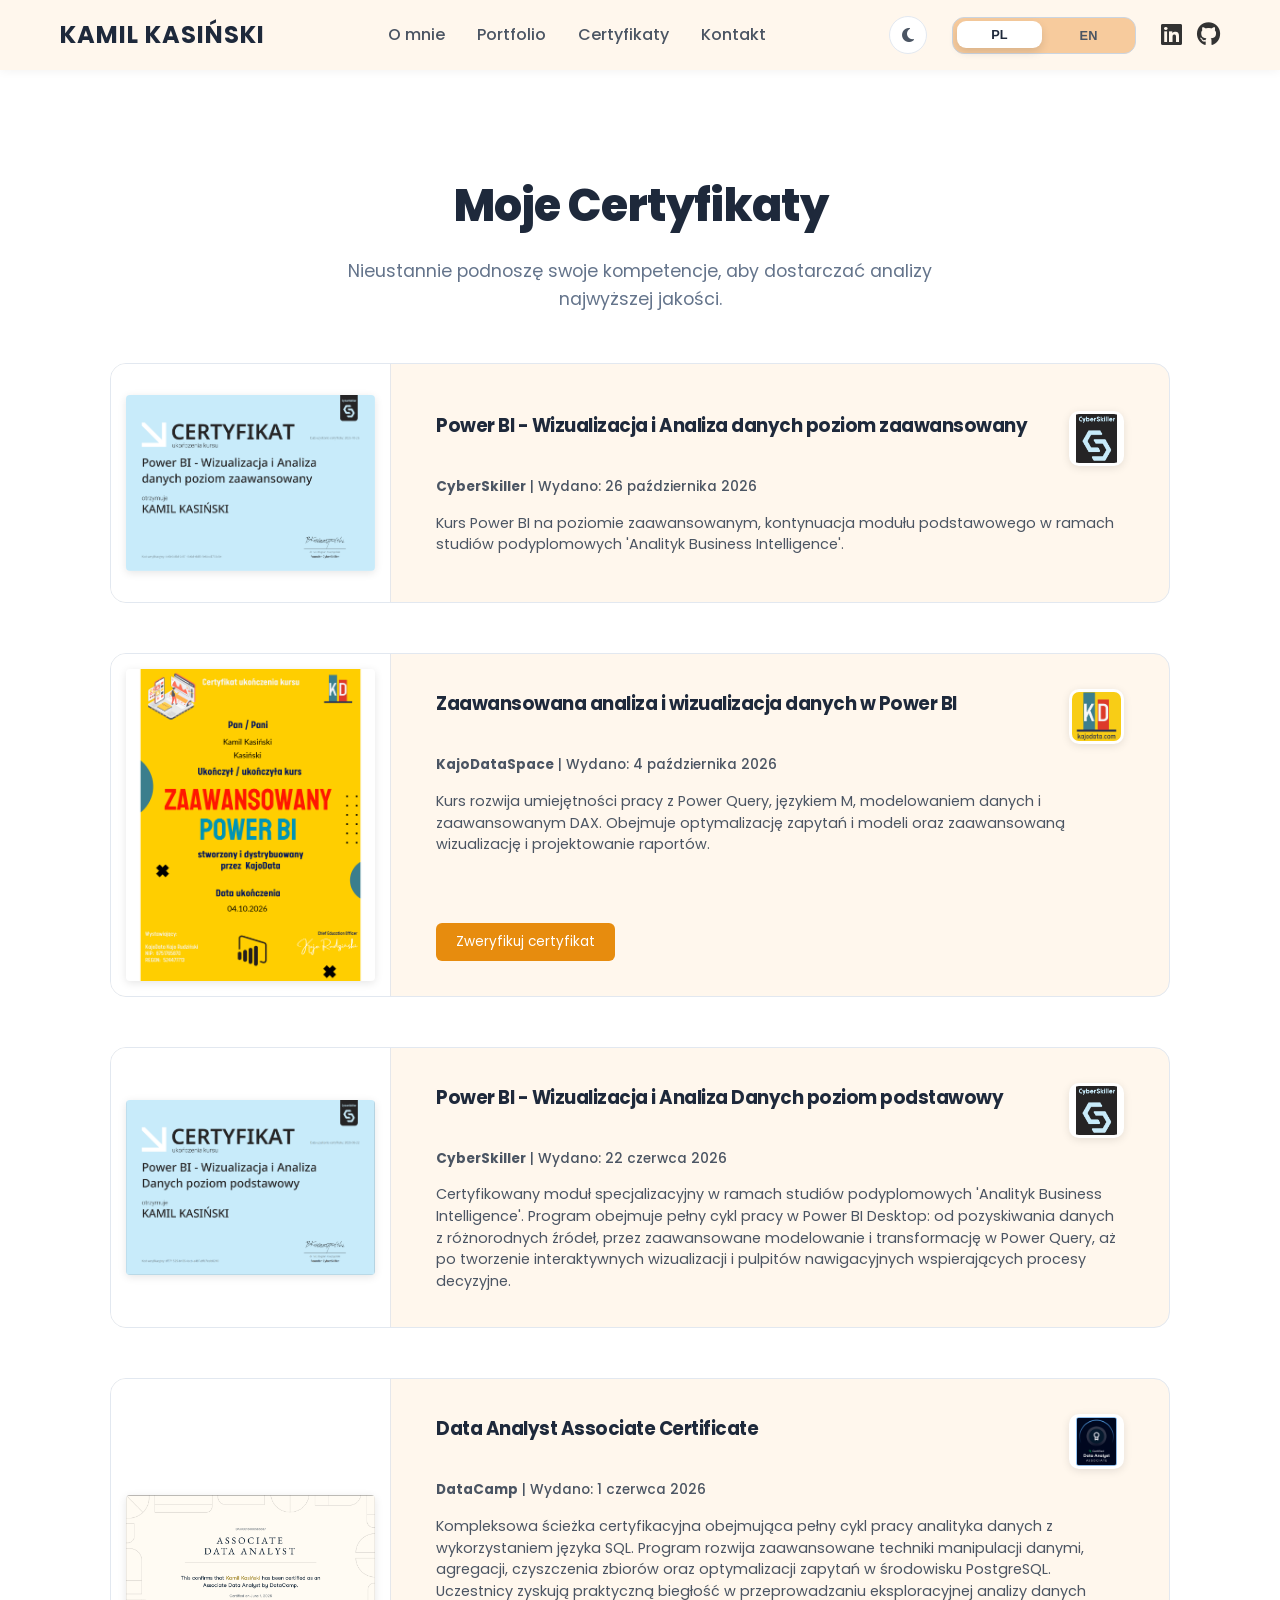
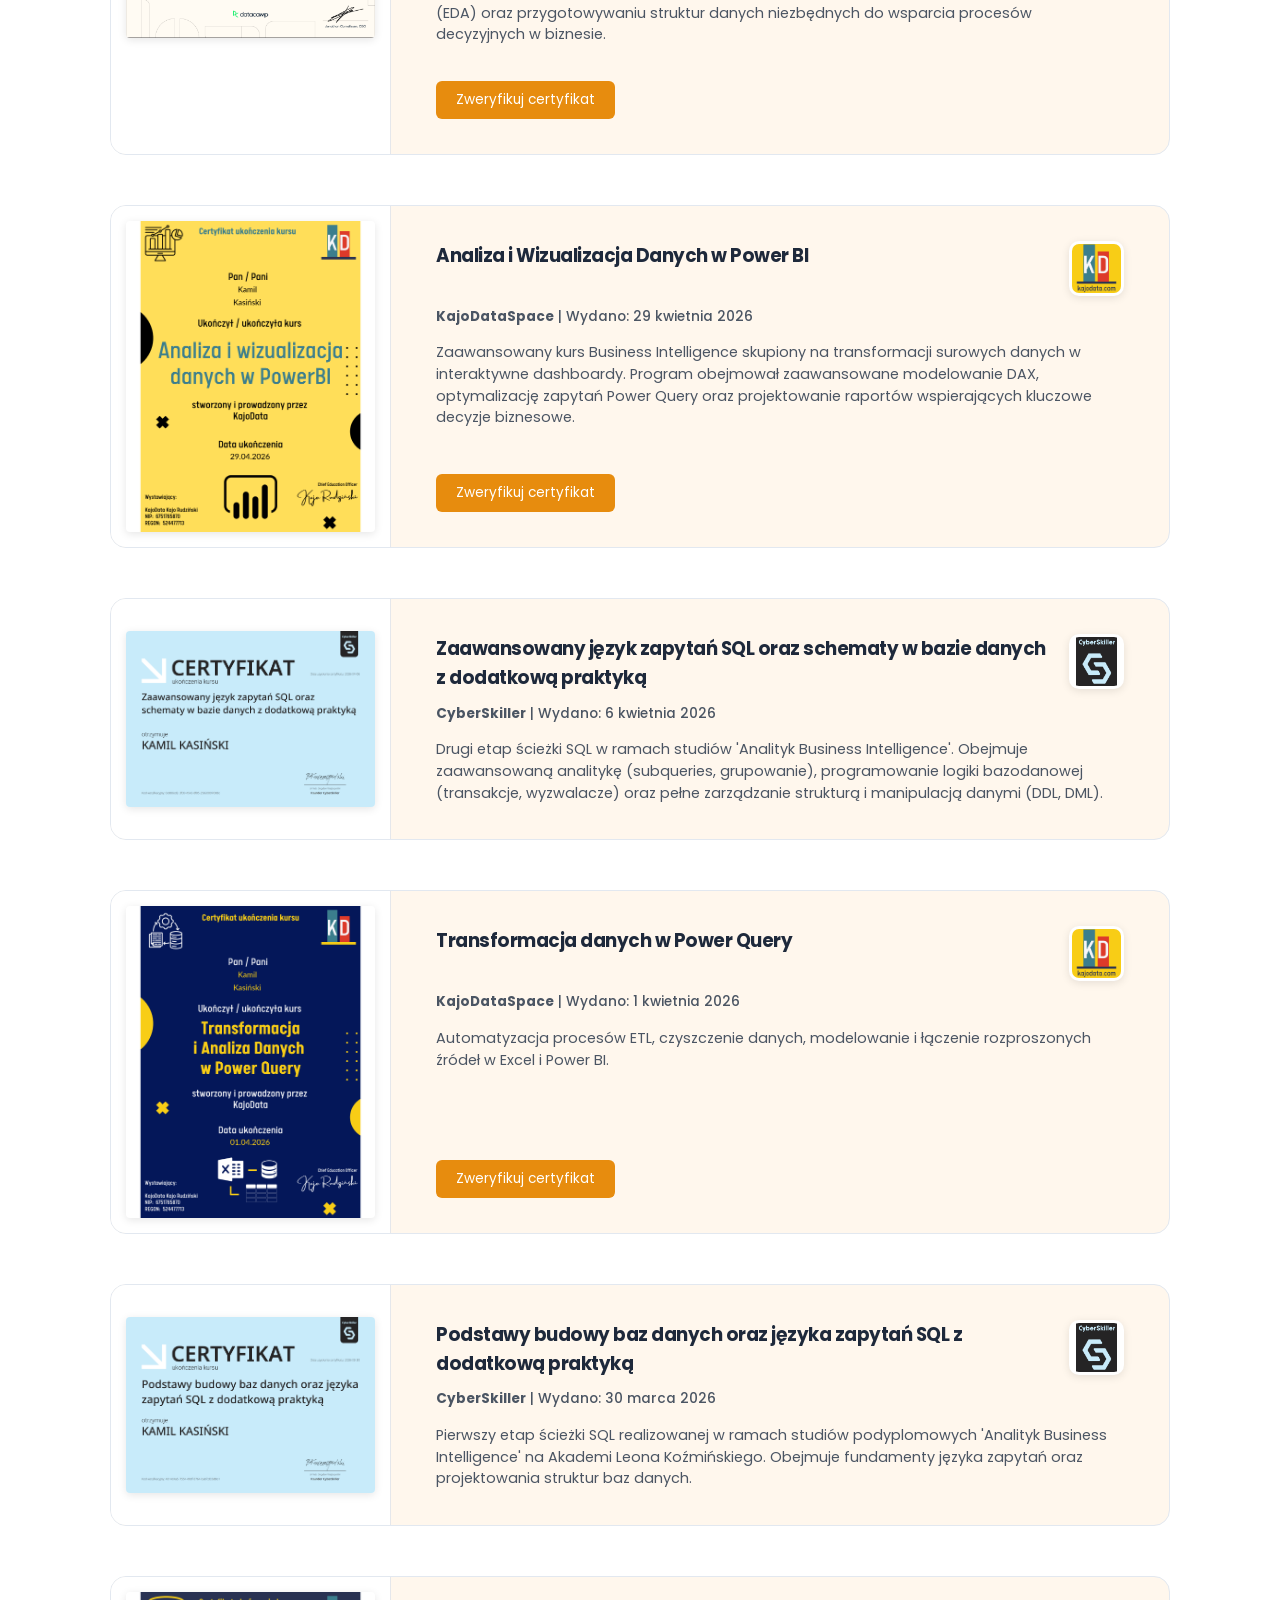
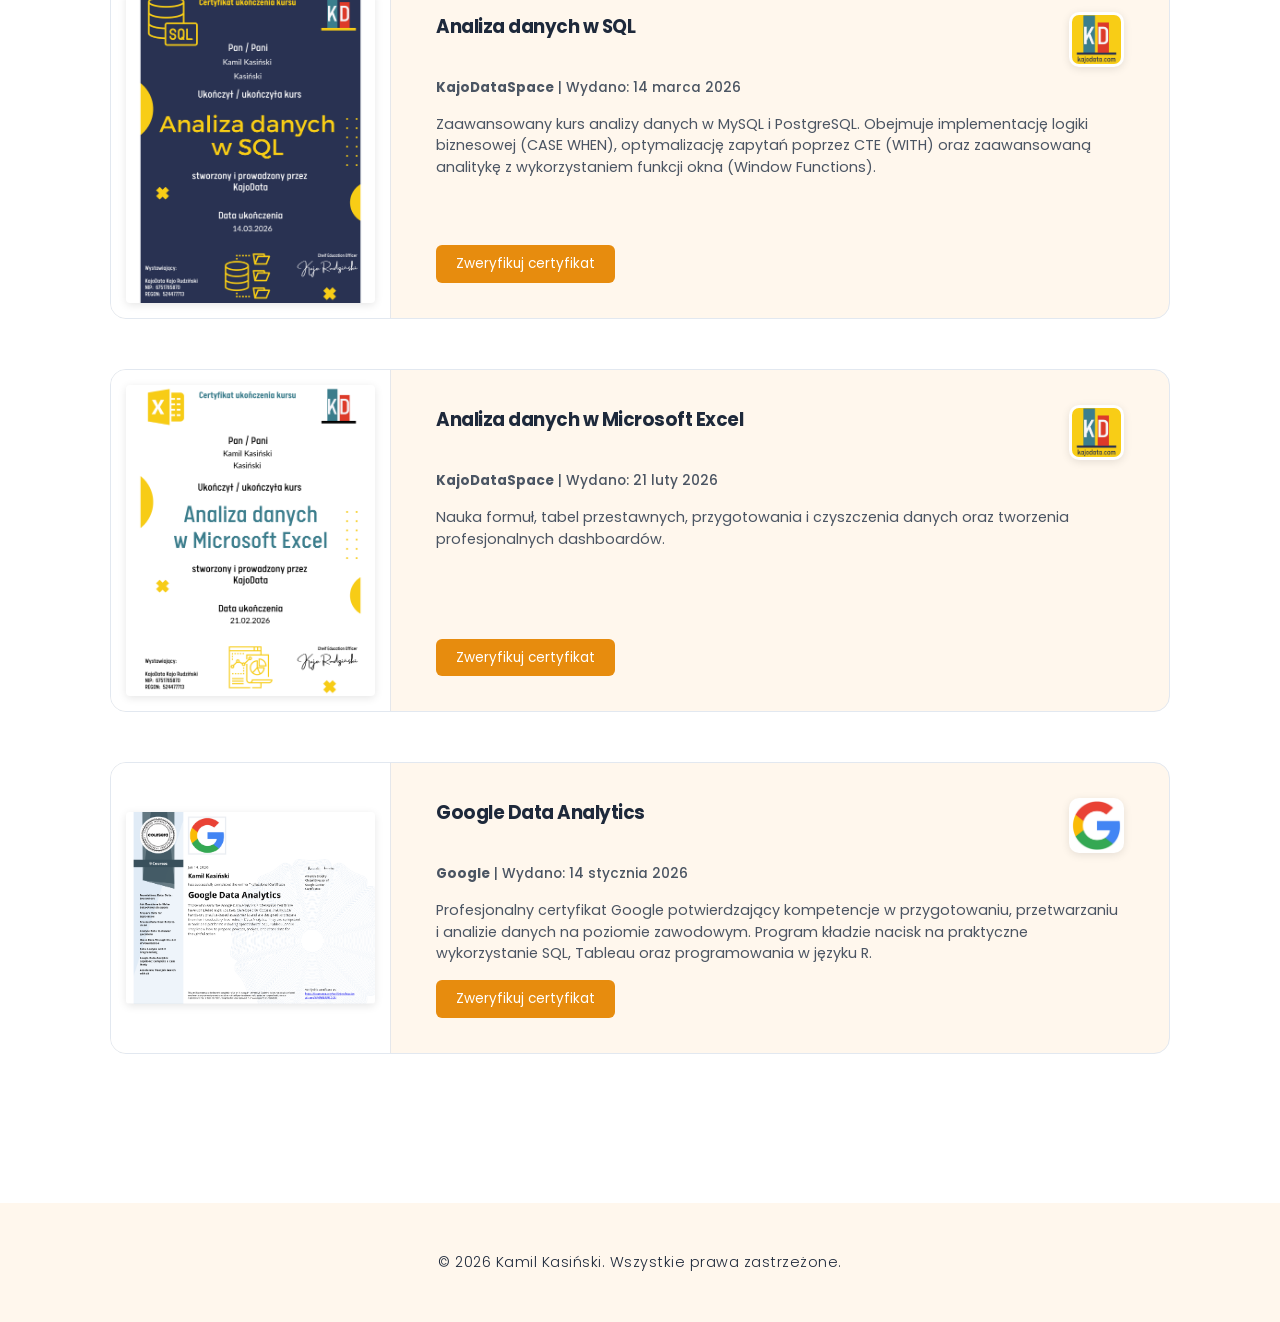
==== certyfikaty.html @ f0dbca10 "Add CyberSkiller Power BI advanced certificate Co-Authored-By: Claude Opus 5.5 <noreply@anthropic.co" ====
<!DOCTYPE html>
<html lang="pl">
<head>
    <meta charset="UTF-8">
    <script>
        (function () {
            var t = localStorage.getItem('preferredTheme');
            if (!t) { t = window.matchMedia('(prefers-color-scheme: dark)').matches ? 'dark' : 'light'; }
            if (t === 'dark') { document.documentElement.setAttribute('data-theme', 'dark'); }
        })();
    </script>
    <meta name="viewport" content="width=device-width, initial-scale=1.0">
    <title>Kamil Kasiński | Certyfikaty</title>
    <meta name="description" content="Certyfikaty zawodowe Kamila Kasińskiego w zakresie analizy danych: Google Data Analytics, SQL, Power BI, Power Query.">
    <meta property="og:type" content="website">
    <meta property="og:title" content="Kamil Kasiński | Certyfikaty">
    <meta property="og:description" content="Certyfikaty zawodowe Kamila Kasińskiego w zakresie analizy danych: Google Data Analytics, SQL, Power BI, Power Query.">
    <meta property="og:url" content="https://kamilkasinski.com/certyfikaty.html">
    <meta property="og:image" content="https://kamilkasinski.com/img/GDA_CERT.png">
    <link rel="stylesheet" href="style/style.css">
    <link rel="stylesheet" href="https://cdnjs.cloudflare.com/ajax/libs/font-awesome/6.5.1/css/all.min.css">
<link rel="preconnect" href="https://fonts.googleapis.com">
<link rel="preconnect" href="https://fonts.gstatic.com" crossorigin>
<link href="https://fonts.googleapis.com/css2?family=Poppins:wght@300;400;600;700&display=swap" rel="stylesheet">
</head>
<body>

     <nav>
    <div class="container-nav">
        <div class="logo">Kamil Kasiński</div>
        
        <ul>
            <li><a href="index.html#about" data-pl="O mnie" data-en="About me">O mnie</a></li>
            <li><a href="index.html#projects" data-pl="Portfolio" data-en="Portfolio">Portfolio</a></li>
            <li><a href="certyfikaty.html" data-pl="Certyfikaty" data-en="Certificates">Certyfikaty</a></li>
            <li><a href="index.html#contact" data-pl="Kontakt" data-en="Contact">Kontakt</a></li>
        </ul>

        <div class="nav-right">
<button id="theme-toggle" class="theme-toggle" type="button" aria-label="Przełącz jasny/ciemny motyw" aria-pressed="false">
    <i class="fa-solid fa-moon" aria-hidden="true"></i>
</button>
<div class="lang-switch">
    <button id="lang-pl" onclick="setLanguage('pl')" class="active">PL</button>
    <button id="lang-en" onclick="setLanguage('en')">EN</button>
</div>
    
    <div class="nav-socials">
        <a href="https://www.linkedin.com/in/kamil-kasinski-8a7204185" target="_blank" rel="noopener noreferrer" aria-label="LinkedIn"><i class="fa-brands fa-linkedin" aria-hidden="true"></i></a>
        <a href="https://github.com/kamkas93/" target="_blank" rel="noopener noreferrer" aria-label="GitHub"><i class="fa-brands fa-github" aria-hidden="true"></i></a>
    </div>
</div>
    </div>
</nav>

    <section class="certificates-section">
        <div class="container">
            <h1 data-pl="Moje Certyfikaty" data-en="My Certificates">Moje Certyfikaty</h1>
            <p class="section-desc" data-pl="Nieustannie podnoszę swoje kompetencje, aby dostarczać analizy najwyższej jakości." data-en="I am constantly improving my skills to provide the highest quality analysis.">
                Nieustannie podnoszę swoje kompetencje, aby dostarczać analizy najwyższej jakości.
            </p>

            <div class="certificates-list">
                <article class="cert-card">
                    <div class="cert-image">
                        <img src="img/cert_PowerBI_CyberSkiller_PL.png"
                             data-pl-src="img/cert_PowerBI_CyberSkiller_PL.png"
                             data-en-src="img/cert_PowerBI_CyberSkiller_EN.png"
                             alt="Certyfikat CyberSkiller: Power BI - Wizualizacja i Analiza danych poziom zaawansowany"
                             data-pl-alt="Certyfikat CyberSkiller: Power BI - Wizualizacja i Analiza danych poziom zaawansowany"
                             data-en-alt="CyberSkiller certificate: Power BI - Advanced Data Visualization and Analysis">
                    </div>
                    <div class="cert-content">
                        <div class="cert-header">
                            <h2 data-pl="Power BI - Wizualizacja i Analiza danych poziom zaawansowany" data-en="Power BI - Advanced Data Visualization and Analysis">Power BI - Wizualizacja i Analiza danych poziom zaawansowany</h2>
                            <img src="img/CyberSkiller_Logo.png" alt="Logo CyberSkiller" class="cert-vendor-logo">
                        </div>
                        <p class="cert-meta"><strong>CyberSkiller</strong> | <span data-pl="Wydano: 26 października 2026" data-en="Issued: October 26, 2026">Wydano: 26 października 2026</span></p>
                        <p class="cert-text" data-pl="Kurs Power BI na poziomie zaawansowanym, kontynuacja modułu podstawowego w ramach studiów podyplomowych 'Analityk Business Intelligence'."
                           data-en="An advanced-level Power BI course, continuing the entry-level module within the 'Business Intelligence Analyst' postgraduate program.">
                            Kurs Power BI na poziomie zaawansowanym, kontynuacja modułu podstawowego w ramach studiów podyplomowych 'Analityk Business Intelligence'.
                        </p>
                    </div>
                </article>

                <article class="cert-card">
                    <div class="cert-image">
                        <img src="img/cert_PowerBI_Advanced_PL.png"
                             data-pl-src="img/cert_PowerBI_Advanced_PL.png"
                             data-en-src="img/cert_PowerBI_Advanced_EN.png"
                             alt="Zaawansowana analiza i wizualizacja danych w Power BI">
                    </div>
                    <div class="cert-content">
                        <div class="cert-header">
                            <h2 data-pl="Zaawansowana analiza i wizualizacja danych w Power BI" data-en="Advanced Data Analysis and Visualization in Power BI">Zaawansowana analiza i wizualizacja danych w Power BI</h2>
                            <img src="img/logoKDS.png" alt="Logo KajoDataSpace" class="cert-vendor-logo">
                        </div>
                        <p class="cert-meta"><strong>KajoDataSpace</strong> | <span data-pl="Wydano: 4 października 2026" data-en="Issued: October 4, 2026">Wydano: 4 października 2026</span></p>
                        <p class="cert-text" data-pl="Kurs rozwija umiejętności pracy z Power Query, językiem M, modelowaniem danych i zaawansowanym DAX. Obejmuje optymalizację zapytań i modeli oraz zaawansowaną wizualizację i projektowanie raportów."
                           data-en="The course develops skills in Power Query, the M language, data modeling, and advanced DAX. It covers query and model optimization as well as advanced visualization and report design.">
                            Kurs rozwija umiejętności pracy z Power Query, językiem M, modelowaniem danych i zaawansowanym DAX. Obejmuje optymalizację zapytań i modeli oraz zaawansowaną wizualizację i projektowanie raportów.
                        </p>
                        <div class="project-buttons">
                            <a href="https://certificate.certesto.com/bcdf4820-472b-44f7-98b6-1bb4848f86b0"
                               data-pl-href="https://certificate.certesto.com/bcdf4820-472b-44f7-98b6-1bb4848f86b0"
                               data-en-href="https://certificate.certesto.com/6291a1fc-48b9-4ae7-83e9-e06ec31a8dba"
                               target="_blank" rel="noopener noreferrer" class="btn btn-report" data-pl="Zweryfikuj certyfikat" data-en="Verify certificate">Zweryfikuj certyfikat</a>
                        </div>
                    </div>
                </article>

     <article class="cert-card">
                    <div class="cert-image">
                        <img src="img/CertCyberSkillerPowerBi1.png" alt="Power BI - Wizualizacja i Analiza Danych poziom podstawowy">
                    </div>
                    <div class="cert-content">
<div class="cert-header">
    <h2 data-pl="Power BI - Wizualizacja i Analiza Danych poziom podstawowy" data-en="Power BI - Data Visualization and Analysis entry level"></h2>
    <img src="img/CyberSkiller_Logo.png" alt="Logo CyberSkiller" class="cert-vendor-logo">
</div>
<p class="cert-meta"><strong>CyberSkiller</strong> | <span data-pl="Wydano: 22 czerwca 2026" data-en="Issued: June 22, 2026">Wydano: 22 czerwca 2026</span></p>
<p class="cert-text" 
   data-pl="Certyfikowany moduł specjalizacyjny w ramach studiów podyplomowych 'Analityk Business Intelligence'. Program obejmuje pełny cykl pracy w Power BI Desktop: od pozyskiwania danych z różnorodnych źródeł, przez zaawansowane modelowanie i transformację w Power Query, aż po tworzenie interaktywnych wizualizacji i pulpitów nawigacyjnych wspierających procesy decyzyjne." 
   data-en="Certified specialization module within the 'Business Intelligence Analyst' postgraduate program. The program covers the full workflow in Power BI Desktop: from data acquisition from diverse sources, through advanced modeling and transformation in Power Query, to creating interactive visualizations and dashboards that support decision-making processes.">
   Ukończenie modułu Business Intelligence z wykorzystaniem narzędzia Power BI, potwierdzające biegłość w projektowaniu modeli danych, transformacji zbiorów oraz budowie profesjonalnych raportów analitycznych.
</p>
                    </div>
                </article>

<article class="cert-card">
    <div class="cert-image">
        <img src="img/DAcert.png" alt="DataCamp Data Analyst with SQL">
    </div>
    <div class="cert-content">
        <div class="cert-header">
            <h2 data-pl="Data Analyst Associate Certificate" data-en="Data Analyst Associate Certificate">
                Data Analyst Associate certificate
            </h2>
            <img src="img/DA Associate - badge with outline.png" alt="DataCamp" class="cert-vendor-logo" style="filter: grayscale(0);">
        </div>
        
        <p class="cert-meta">
            <strong>DataCamp</strong> | 
            <span data-pl="Wydano: 1 czerwca 2026" data-en="Issued: June 1, 2026">Wydano: 1 czerwca 2026</span>
        </p>

<p class="cert-text" 
   data-pl="Kompleksowa ścieżka certyfikacyjna obejmująca pełny cykl pracy analityka danych z wykorzystaniem języka SQL. Program rozwija zaawansowane techniki manipulacji danymi, agregacji, czyszczenia zbiorów oraz optymalizacji zapytań w środowisku PostgreSQL. Uczestnicy zyskują praktyczną biegłość w przeprowadzaniu eksploracyjnej analizy danych (EDA) oraz przygotowywaniu struktur danych niezbędnych do wsparcia procesów decyzyjnych w biznesie." 
   data-en="A comprehensive certification track covering the full data analyst workflow using SQL. The program develops advanced skills in data manipulation, aggregation, cleaning, and query optimization within PostgreSQL. Participants gain practical proficiency in conducting Exploratory Data Analysis (EDA) and preparing data structures essential for supporting business decision-making processes.">
   
</p>

        <div class="project-buttons" style="margin-top: 20px;">
            <a href="https://www.datacamp.com/certificate/DAA0016400583687"
               target="_blank" rel="noopener noreferrer" 
               class="btn btn-report" 
               data-pl="Zweryfikuj certyfikat" 
               data-en="Verify certificate">
               Sprawdź poświadczenie
            </a>
        </div>
    </div>
</article>

<article class="cert-card">
    <div class="cert-image">
        <img src="img/cert_KDS_POWERBI.png" alt="KDS Power BI Professional">
    </div>
    <div class="cert-content">
        <div class="cert-header">
            <h2 data-pl="Analiza i Wizualizacja Danych w Power BI" data-en="Data Analysis and Visualization in Power BI">Analiza i Wizualizacja Danych w Power BI</h2>
            <img src="img/logoKDS.png" alt="Logo KajoDataSpace" class="cert-vendor-logo">
        </div>
        <p class="cert-meta"><strong>KajoDataSpace</strong> | <span data-pl="Wydano: 29 kwietnia 2026" data-en="Issued: April 29, 2026">Wydano: 29 kwietnia 2026</span></p>
        <p class="cert-text" data-pl="Zaawansowany kurs Business Intelligence skupiony na transformacji surowych danych w interaktywne dashboardy. Program obejmował zaawansowane modelowanie DAX, optymalizację zapytań Power Query oraz projektowanie raportów wspierających kluczowe decyzje biznesowe." 
           data-en="An advanced Business Intelligence course focused on transforming raw data into interactive dashboards. The program covered advanced DAX modeling, Power Query optimization, and designing reports that drive strategic business decisions.">
            Kompleksowe szkolenie z zakresu analityki danych, automatyzacji procesów raportowych oraz wdrażania rozwiązań klasy Enterprise w środowisku Microsoft Power Platform.
        </p>
        <div class="project-buttons">
            <a href="https://certificate.certesto.com/54db4512-9aa2-4213-abdf-280c8bf0de5a" target="_blank" rel="noopener noreferrer" class="btn btn-report" data-pl="Zweryfikuj certyfikat" data-en="Verify certificate">Zweryfikuj certyfikat</a>
        </div>
    </div>
</article>

                 <article class="cert-card">
                    <div class="cert-image">
                        <img src="img/Certyfikat_CyberSkiller_SQL2.png" alt="Cyber Skiller Certyfikat Zaawansowany SQL">
                    </div>
                    <div class="cert-content">
                        <div class="cert-header">
                            <h2 data-pl="Zaawansowany język zapytań SQL oraz schematy w bazie danych z dodatkową praktyką" data-en="Advanced SQL query language and database schemas with additional practice"></h2>
                            <img src="img/CyberSkiller_Logo.png" alt="Logo CyberSkiller" class="cert-vendor-logo">
                        </div>
                        <p class="cert-meta"><strong>CyberSkiller</strong> | <span data-pl="Wydano: 6 kwietnia 2026" data-en="Issued: April 6, 2026">Wydano: 6 kwietnia 2026</span></p>
                        <p class="cert-text" data-pl="Drugi etap ścieżki SQL w ramach studiów 'Analityk Business Intelligence'. Obejmuje zaawansowaną analitykę (subqueries, grupowanie), programowanie logiki bazodanowej (transakcje, wyzwalacze) oraz pełne zarządzanie strukturą i manipulacją danymi (DDL, DML)." data-en="The second stage of the SQL path within the 'Business Intelligence Analyst' postgraduate program. It covers advanced analytics (subqueries, grouping), database logic programming (transactions, triggers), and full mastery of data manipulation and structural management (DML, DDL).">
                            
                        </p>
                        <!-- <div class="project-buttons">
                            <a href="https://certificate.certesto.com/ceef2d1d-de61-41ce-881b-d01cddff5f4f" target="_blank" rel="noopener noreferrer" class="btn btn-report" data-pl="Zweryfikuj certyfikat" data-en="Verify certificate">Zweryfikuj certyfikat</a>
                        </div> -->
                    </div>
                </article>

                <article class="cert-card">
                    <div class="cert-image">
                        <img src="img/cert_KDS_PowerQuery.png" alt="KDS Power Query">
                    </div>
                    <div class="cert-content">
                        <div class="cert-header">
                            <h2 data-pl="Transformacja danych w Power Query" data-en="Data Transformation in Power Query">Transformacja danych w Power Query</h2>
                            <img src="img/logoKDS.png" alt="Logo KajoDataSpace" class="cert-vendor-logo">
                        </div>
                        <p class="cert-meta"><strong>KajoDataSpace</strong> | <span data-pl="Wydano: 1 kwietnia 2026" data-en="Issued: April 1, 2026">Wydano: 1 kwietnia 2026</span></p>
                        <p class="cert-text" data-pl="Automatyzacja procesów ETL, czyszczenie danych, modelowanie i łączenie rozproszonych źródeł w Excel i Power BI." 
                           data-en="ETL process automation, data cleaning, modeling, and merging scattered data sources in Excel and Power BI.">
                            Kompleksowe szkolenie z zakresu automatyzacji procesów ETL w środowisku Excel i Power BI...
                        </p>
                        <div class="project-buttons">
                            <a href="https://certificate.certesto.com/ceef2d1d-de61-41ce-881b-d01cddff5f4f" target="_blank" rel="noopener noreferrer" class="btn btn-report" data-pl="Zweryfikuj certyfikat" data-en="Verify certificate">Zweryfikuj certyfikat</a>
                        </div>
                    </div>
                </article>

                <article class="cert-card">
                    <div class="cert-image">
                        <img src="img/Certyfikat_CyberSkiller_SQL1.png" alt="CyberSkiller certyfikat podstaw SQL">
                    </div>
                    <div class="cert-content">
                        <div class="cert-header">
                            <h2 data-pl="Podstawy budowy baz danych oraz języka
zapytań SQL z dodatkową praktyką" data-en="Fundamentals of Database Design and
SQL Query Language">Analiza danych w SQL</h2>
                            <img src="img/CyberSkiller_Logo.png" alt="Logo CyberSkiller" class="cert-vendor-logo">
                        </div>
                        <p class="cert-meta"><strong>CyberSkiller</strong> | <span data-pl="Wydano: 30 marca 2026" data-en="Issued: March 30, 2026">Wydano: 30 marca 2026</span></p>
                        <p class="cert-text" data-pl="Pierwszy etap ścieżki SQL realizowanej w ramach studiów podyplomowych 'Analityk Business Intelligence' na Akademi Leona Koźmińskiego. Obejmuje fundamenty języka zapytań oraz projektowania struktur baz danych." 
                           data-en="The first stage of the SQL path completed as part of the Business Intelligence Analyst postgraduate program at Kozminski University. Covers the fundamentals of SQL queries and database structure design.">
                            Kompleksowy kurs z zakresu zaawansowanej analizy danych w środowiskach MySQL oraz PostgreSQL...
                        </p>
                        <!-- <div class="project-buttons">
                            <a href="https://certificate.certesto.com/5aa28800-d01b-40db-9525-9177c5a0767e" target="_blank" rel="noopener noreferrer" class="btn btn-report" data-pl="Zweryfikuj certyfikat" data-en="Verify certificate">Zweryfikuj certyfikat</a>
                        </div>  -->
                    </div>
                </article>

<article class="cert-card">
    <div class="cert-image">
        <img src="img/cert_KDS_SQL.png" alt="KDS SQL">
    </div>
    <div class="cert-content">
        <div class="cert-header">
            <h2 data-pl="Analiza danych w SQL" data-en="Data Analysis in SQL">Analiza danych w SQL</h2>
            <img src="img/logoKDS.png" alt="KajoDataSpace Logo" class="cert-vendor-logo">
        </div>
        <p class="cert-meta">
            <strong>KajoDataSpace</strong> | 
            <span data-pl="Wydano: 14 marca 2026" data-en="Issued: March 14, 2026">Wydano: 14 marca 2026</span>
        </p>
        <p class="cert-text" 
           data-pl="Zaawansowany kurs analizy danych w MySQL i PostgreSQL. Obejmuje implementację logiki biznesowej (CASE WHEN), optymalizację zapytań poprzez CTE (WITH) oraz zaawansowaną analitykę z wykorzystaniem funkcji okna (Window Functions)." 
           data-en="Advanced data analysis course in MySQL and PostgreSQL. Covers business logic implementation (CASE WHEN), query optimization using CTEs (WITH), and advanced analytics with Window Functions.">
           Zaawansowany kurs analizy danych w MySQL i PostgreSQL. Obejmuje implementację logiki biznesowej (CASE WHEN), optymalizację zapytań poprzez CTE (WITH) oraz zaawansowaną analitykę z wykorzystaniem funkcji okna (Window Functions).
        </p>
        <div class="project-buttons">
            <a href="https://certificate.certesto.com/5aa28800-d01b-40db-9525-9177c5a0767e" target="_blank" rel="noopener noreferrer" class="btn btn-report" data-pl="Zweryfikuj certyfikat" data-en="Verify certificate">Zweryfikuj certyfikat</a>
        </div>
    </div>
</article>

                <article class="cert-card">
                    <div class="cert-image">
                        <img src="img/cert_KDS_EXCEL.png" alt="KDS Excel">
                    </div>
                    <div class="cert-content">
                        <div class="cert-header">
                            <h2 data-pl="Analiza danych w Microsoft Excel" data-en="Data Analysis in Microsoft Excel">Analiza danych w Microsoft Excel</h2>
                            <img src="img/logoKDS.png" alt="Logo KajoDataSpace" class="cert-vendor-logo">
                        </div>
                        <p class="cert-meta"><strong>KajoDataSpace</strong> | <span data-pl="Wydano: 21 luty 2026" data-en="Issued: February 21, 2026">Wydano: 21 luty 2026</span></p>
                        <p class="cert-text" data-pl="Nauka formuł, tabel przestawnych, przygotowania i czyszczenia danych oraz tworzenia profesjonalnych dashboardów." 
                           data-en="Comprehensive course covering formulas, pivot tables, data cleaning, analysis, and building professional dashboards.">
                            Na kurs Analiza danych w Microsoft Excel składała się nauka formuł, tabele przestawne, podstawy przygotowania, czyszczenia i analizy danych...
                        </p>
                        <div class="project-buttons">
                            <a href="https://certificate.certesto.com/f1c0be66-b27d-443e-8a72-9f58793d7e35" target="_blank" rel="noopener noreferrer" class="btn btn-report" data-pl="Zweryfikuj certyfikat" data-en="Verify certificate">Zweryfikuj certyfikat</a>
                        </div>
                    </div>
                </article>

                <article class="cert-card">
                    <div class="cert-image">
                        <img src="img/GDA_CERT.png" alt="Google Data Analytics">
                    </div>
                    <div class="cert-content">
                        <div class="cert-header">
                            <h2 data-pl="Google Data Analytics" data-en="Google Data Analytics Professional">Google Data Analytics</h2>
                            <img src="img/Google_logo.png" alt="Logo Google" class="cert-vendor-logo">
                        </div>
                        <p class="cert-meta"><strong>Google</strong> | <span data-pl="Wydano: 14 stycznia 2026" data-en="Issued: January 14, 2026">Wydano: 14 stycznia 2026</span></p>
                        <p class="cert-text" data-pl="Profesjonalny certyfikat Google potwierdzający kompetencje w przygotowaniu, przetwarzaniu i analizie danych na poziomie zawodowym. Program kładzie nacisk na praktyczne wykorzystanie SQL, Tableau oraz programowania w języku R." 
                           data-en="Google Professional Certificate confirming competencies in data preparation, processing, and analysis. The program emphasizes the practical use of SQL, Tableau, and R programming.">
                            Profesjonalny certyfikat Google potwierdzający kompetencje w przygotowaniu, przetwarzaniu i analizie danych na poziomie zawodowym...
                        </p>
                        <div class="project-buttons">
                            <a href="https://www.coursera.org/account/accomplishments/professional-cert/AP4JWLW9SD2U" target="_blank" rel="noopener noreferrer" class="btn btn-report" data-pl="Zweryfikuj certyfikat" data-en="Verify certificate">Zweryfikuj certyfikat</a>
                        </div>
                    </div>
                </article>
            </div>
        </div>
    </section>
  <footer>
    <p data-pl="&copy; 2026 Kamil Kasiński. Wszystkie prawa zastrzeżone." 
       data-en="&copy; 2026 Kamil Kasiński. All rights reserved.">
       &copy; 2026 Kamil Kasiński. Wszystkie prawa zastrzeżone.
    </p>
</footer>
<script src="script/lang.js"></script>
<script src="script/theme.js"></script>
</body>
</html>
---- style/style.css ----
/* 1. Podstawowe ustawienia & Typografia */
* { margin: 0; padding: 0; box-sizing: border-box; }

/* Zmienne kolorów - jasny motyw (domyślny) */
:root {
    --color-bg: #ffffff;
    --color-bg-alt: #fff7ed;
    --color-bg-card: #ffffff;
    --color-nav-sticky: rgba(255, 247, 237, 0.95);
    --color-text: #333333;
    --color-heading: #1e293b;
    --color-text-secondary: #4b5563;
    --color-text-muted: #64748b;
    --color-border: #e2e8f0;
    --color-accent: #e78c0e;
    --color-accent-hover: #fc9f1c;
    --color-tag-bg: #f1f5f9;
    --color-switch-bg: #f7cb9d;
    --color-switch-border: #cbd5e1;
    --color-img-shadow: rgba(0, 0, 0, 0.08);
}

/* Zmienne kolorów - ciemny motyw */
[data-theme="dark"] {
    --color-bg: #14161a;
    --color-bg-alt: #1b1e24;
    --color-bg-card: #1e2127;
    --color-nav-sticky: rgba(20, 22, 26, 0.9);
    --color-text: #d7dae0;
    --color-heading: #f1f5f9;
    --color-text-secondary: #b6bcc6;
    --color-text-muted: #9099a6;
    --color-border: #33383f;
    --color-accent: #e78c0e;
    --color-accent-hover: #fc9f1c;
    --color-tag-bg: #24272e;
    --color-switch-bg: #2a2e36;
    --color-switch-border: #3a3f47;
    --color-img-shadow: rgba(0, 0, 0, 0.45);
}

/* Celujemy w sekcje, do których prowadzą linki z menu */
section[id], header[id] {
    scroll-margin-top: 200px; /* Ustaw tutaj wysokość swojego menu (np. 80px lub 100px) */
}

html {
    scroll-behavior: smooth;
}

body {
    font-family: 'Poppins', sans-serif;
    line-height: 1.6;
    background-color: var(--color-bg);
    color: var(--color-text);
    font-size: 16px;
    font-weight: 400; /* Standardowa grubość tekstu */
    transition: background-color 0.25s ease, color 0.25s ease;
}

h1, h2, h3, .logo {
    font-family: 'Poppins', sans-serif;
    font-weight: 700;    /* Wyraźne, grube nagłówki */
    color: var(--color-heading); /* Nieco ciemniejszy kolor dla kontrastu */
    letter-spacing: -0.5px; /* Lekkie zacieśnienie dla nowoczesnego wyglądu */
}

/* Nowy kontener na prawo od menu */
.nav-right {
    display: flex;
    align-items: center;
    gap: 25px; /* Odstęp między przyciskami języka a socialami */
}

.lang-switch {
    display: flex;
    gap: 4px;
    /* Zmieniamy tło kontenera na lekko szare, żeby biały przycisk był widoczny */
    background: var(--color-switch-bg);
    padding: 4px;
    border-radius: 12px;
    border: 1px solid var(--color-switch-border);
}
.lang-switch button {
    display: flex;
    align-items: center;
    justify-content: center;
    gap: 8px;
    background: transparent;
    border: none;
    padding: 6px 14px;
    border-radius: 9px;
    cursor: pointer;
    font-weight: 700;
    font-size: 0.8rem;
    color: var(--color-text-secondary); /* Ciemniejszy szary dla nieaktywnego tekstu */
    transition: all 0.2s ease;
    min-width: 85px;
}

.lang-switch button span {
    font-size: 1.1rem;
    filter: drop-shadow(0 1px 1px rgba(0,0,0,0.1)); /* Lekki cień pod flagą */
}

/* Stan aktywny - biały przycisk z wyraźniejszym tekstem */
.lang-switch button.active {
    background-color: var(--color-bg-card) !important; /* wymusza tło karty */
    color: var(--color-heading);
    /* Mocniejszy cień, żeby przycisk "wystawał" */
    box-shadow: 0 4px 10px rgba(0, 0, 0, 0.12);
    transform: translateY(-1px);
}

/* Hover dla nieaktywnego przycisku */
.lang-switch button:hover:not(.active) {
    color: var(--color-heading);
    background: rgba(255, 255, 255, 0.15);
}

/* Przycisk przełącznika motywu (jasny/ciemny) */
.theme-toggle {
    display: flex;
    align-items: center;
    justify-content: center;
    width: 38px;
    height: 38px;
    flex-shrink: 0;
    border-radius: 50%;
    border: 1px solid var(--color-border);
    background: var(--color-bg-card);
    color: var(--color-text-secondary);
    cursor: pointer;
    font-size: 1rem;
    transition: all 0.2s ease;
}

.theme-toggle:hover {
    color: var(--color-accent);
    border-color: var(--color-accent);
    transform: translateY(-1px);
}

/* Subtelny tekst opisu w Hero */
.hero-text p {
    font-weight: 300;    /* Lżejszy font dla opisu, by nagłówek bardziej "bił po oczach" */
    color: var(--color-text-secondary);
}
/* 2. Kontenery i Układ */

.container {
    max-width: 1100px; /* Nieco zwężamy, żeby karty nie były "jamnikami" */
    margin: 0 auto;
    padding: 0 20px;   /* Kluczowe: margines wewnętrzny dla mobile */
    width: 100%;
    box-sizing: border-box;
}

.hero-content {
    display: flex;
    justify-content: space-between;
    align-items: center;
    gap: 2rem;
    padding: 4rem 0; /* Odstęp góra/dół wewnątrz sekcji */
}

/* 3. Nawigacja */
nav {
    background: var(--color-bg-alt);
    padding: 1rem 0;
    box-shadow: 0 1px 10px rgba(0,0,0,0.05);
    position: relative; /* Nie przykleja się */
    z-index: 1000;
    width: 100%;
    transition: background-color 0.25s ease;
}

.container-nav {
    max-width: 1200px;
    margin: 0 auto;
    padding: 0 20px;
    display: flex;
    justify-content: space-between; /* To rozepcha logo do lewej, a resztę do prawej */
    align-items: center;
}

nav .logo {
    font-size: 1.5rem;
    font-weight: 700;
    color: var(--color-heading);
    text-transform: uppercase;
    letter-spacing: 1px;
    white-space: nowrap; /* Logo zawsze w jednej linii */
    flex-shrink: 0;      /* Logo nie będzie się ściskać */
}

nav ul {
    display: flex;
    list-style: none;
    gap: 2rem;
    margin: 0 auto; /* Wyśrodkuje menu między logo a prawą stroną */
}

nav ul li a {
    text-decoration: none;
    color: var(--color-text-secondary);
    font-weight: 500;
    transition: 0.3s;
    white-space: nowrap; /* Zapobiega łamaniu tekstów w menu */
}

nav ul li a:hover { color: var(--color-accent); }

.nav-socials {
    display: flex;
    gap: 15px;
    flex-shrink: 0; /* Ikony nie będą się zmniejszać */
}

.nav-socials a {
    font-size: 24px;
    color: var(--color-text);
    text-decoration: none;
    transition: 0.3s;
}

.nav-socials a:hover { color: #ffbf00; }

/* --- RESPONSYWNOŚĆ NAVA (Wersja poprawiona pod GitHub) --- */

/* 1. Najpierw upewnij się, że na desktopie (powyżej 992px) nic się nie zawija */
@media (min-width: 993px) {
    nav {
        position: sticky; /* Przykleja się tylko na desktopie */
        top: 0;
        /* Opcjonalnie dodaj lekkie rozmycie, żeby wyglądało premium */
        background: var(--color-nav-sticky);
        backdrop-filter: blur(8px);
    }


    .container-nav {
        display: flex;
        flex-direction: row;
        justify-content: space-between;
        align-items: center;
        flex-wrap: nowrap; /* Absolutny zakaz zawijania do nowej linii */
    }
}

/* 2. Gdy zaczyna brakować miejsca (Tablety i mniejsze laptopy) */
@media (max-width: 992px) {
    .container-nav {
        flex-direction: column; /* Wszystko w pionie dopiero tutaj */
        gap: 1rem;
        padding: 1.5rem 20px;
    }

    nav ul {
        margin: 5px 0;
        gap: 1.2rem;
        justify-content: center;
        padding: 0;
    }

    .nav-right {
        gap: 15px; /* Trochę ciaśniej między językiem a socialami */
    }
}

/* 3. Małe telefony */
@media (max-width: 480px) {
    nav ul {
        flex-wrap: wrap;
        justify-content: center;
        gap: 0.8rem;
    }

    nav .logo {
        font-size: 1.1rem; /* Trochę mniejsze logo na małych ekranach */
    }

    .lang-switch button {
        padding: 4px 8px; /* Mniejsze przyciski języka */
    }
}


/* 4. Sekcja Hero / O mnie */
header#about {
    /* Dodajemy 1rem (ok. 16px) paddingu po bokach */
    padding: 1.5rem 1rem;
    background-color: var(--color-bg);
    width: 100%;
    overflow: hidden;
    transition: background-color 0.25s ease;
}

.hero-content {
    display: flex;
    flex-direction: column-reverse; /* Na mobile: zdjęcie nad tekstem */
    align-items: center;
    gap: 2rem;
}

.hero-text {
    text-align: center;
    width: 100%;
}

.hero-text h1 {
    font-size: 2.2rem;
    margin-bottom: 1.5rem;
    color: var(--color-heading);
}

.hero-text p {
    font-weight: 300;
    color: var(--color-text-secondary);
    margin-bottom: 2rem;
    line-height: 1.7;
}

.hero-photo {
    flex-shrink: 0;
}

.photo-placeholder {
    width: 280px;
    height: 280px; /* Sztywne wymiary zamiast aspect-ratio dla stabilności */
    overflow: hidden;
    border-radius: 50%;
    border: 6px solid var(--color-bg-card);
    box-shadow: 0 15px 35px rgba(0,0,0,0.1);
}

.photo-placeholder img {
    width: 100%;
    height: 100%;
    object-fit: cover;
    display: block;
}

/* --- REGUŁY TYLKO DLA DESKTOPU (Ekran > 992px) --- */
@media (min-width: 992px) {
    header#about {
        padding: 4rem 0;
    }

    .hero-content {
        flex-direction: row; /* Tekst i zdjęcie wracają obok siebie */
        justify-content: space-between;
    }

    .hero-text {
        text-align: left;
        flex: 1;
    }

    .hero-text p {
        margin-bottom: 1rem;
    }

    .photo-placeholder {
        width: 400px;
        height: 400px;
    }
}

/* 5. Tagi (Tech Stack) */
.tech-stack-hero {
    margin-top: 2rem;
}

.tech-stack-hero p {
    font-size: 0.8rem;
    font-weight: 700;
    letter-spacing: 1.5px;
    margin-bottom: 15px;
    color: var(--color-text-muted);
    text-transform: uppercase;
}

.tags-inline {
    display: flex;
    flex-wrap: wrap;
    list-style: none;
    gap: 10px;
    padding: 0;
}

.tags-inline li {
    display: flex;
    align-items: center;
    gap: 8px;
    background: var(--color-tag-bg);
    color: var(--color-heading);
    padding: 8px 16px;
    border-radius: 10px;
    font-size: 0.9rem;
    font-weight: 600;
    border: 1px solid var(--color-border);
    transition: 0.3s;
    user-select: none;
}

/* Kolory ikon */
.tags-inline li i.fa-database { color: #336791; }
.tags-inline li i.fa-file-excel { color: #1D6F42; }
.tags-inline li i.fa-bolt { color: #f2c811; }
.tags-inline li i.fa-chart-bar { color: #f2c811; }
.tags-inline li i.fa-circle-nodes { color: #e97627; }

.tags-inline li:hover {
    border-color: var(--color-accent);
    transform: translateY(-3px);
}

/* Responsywność tagów - spójna z sekcją 4 */
@media (max-width: 992px) {
    .tags-inline {
        justify-content: center;
        margin-bottom: 20px; /* Oddech na dole w wersji mobilnej */
    }
    .tech-stack-hero p {
        text-align: center;
    }
}

/* 6. Sekcja Projekty (Wersja Stabilna) */
#projects {
    padding: 6rem 0;
    background-color: var(--color-bg); /* Zmiana z f8fafc na biały, by zlało się z kartami */
}

#projects h2 {
    font-size: 2.5rem;
    margin-bottom: 15px;
    color: var(--color-heading);
    text-align: center;
}

#projects p {
    margin: 0 auto 3.5rem auto;
    color: var(--color-text-muted);
    max-width: 700px;
    text-align: center;
}

.projects-grid {
    display: grid;
    grid-template-columns: repeat(auto-fit, minmax(320px, 1fr));
    gap: 30px;
}

.project-item {
    background: var(--color-bg-card);
    border-radius: 16px;
    border: 1px solid var(--color-border);
    transition: all 0.3s ease-out;
    display: flex;
    flex-direction: column;
    overflow: hidden;
}

.project-item:hover {
    transform: translateY(-8px);
    box-shadow: 0 15px 30px rgba(0,0,0,0.08);
    border-color: var(--color-accent);
}

/* NAPRAWA WYŚWIETLANIA DASHBOARDÓW */
.project-image {
    width: 100%;
    height: 320px; /* Zwiększamy z 250px na 320px, żeby obrazki były większe */
    padding: 10px; /* Mniejszy margines wewnętrzny = większy dashboard */
    background-color: #ffffff; /* Zrzuty dashboardów mają białe tło - zostaje białe w obu motywach */
    display: flex;
    align-items: center;
    justify-content: center;
    border-bottom: 1px solid #f1f5f9;
}

.project-image img {
    max-width: 100%;
    max-height: 100%;
    width: auto;
    height: auto;
    object-fit: contain;
    /* Usunąłem box-shadow spod obrazka, by wyglądało to czyściej na białym tle */
}

.project-content {
    padding: 1.5rem;
    display: flex;
    flex-direction: column;
    flex-grow: 1;
}

.project-item h3 {
    font-size: 1.3rem;
    margin-bottom: 12px;
    color: var(--color-heading);
}

.project-item .tags {
    display: flex;
    list-style: none;
    gap: 8px;
    margin: auto 0 15px; /* auto u góry: tagi i przyciski na tym samym poziomie we wszystkich kartach */
    flex-wrap: wrap;
    padding: 0;
}

.project-item .tags li {
    background: var(--color-tag-bg);
    color: var(--color-text-secondary);
    padding: 4px 10px;
    border-radius: 6px;
    font-size: 0.75rem;
    font-weight: 600;
}

/* PRZYCISKI - Poprawiony układ */
.project-buttons {
    display: flex;
    gap: 10px;
    margin-top: auto;
}

.project-item .project-buttons {
    margin-top: 0;
}

.project-item .btn {
    flex: 1;
    padding: 10px 8px;
    white-space: nowrap;
    text-align: center;
    border-radius: 8px;
    font-weight: 600;
    text-decoration: none;
    transition: 0.3s;
    font-size: 0.9rem;
    border: 2px solid var(--color-accent);
}

/* Karta z trzema przyciskami (np. projekt + dashboard + GitHub); na telefonie przyciski i tak idą w kolumnę */
@media (min-width: 481px) {
    .project-item .project-buttons--3 {
        gap: 6px;
    }

    .project-item .project-buttons--3 .btn {
        padding: 11.5px 4px;
        font-size: 0.8rem;
    }
}

.btn-report { background: var(--color-accent); color: white; }
.btn-report:hover { background: var(--color-accent-hover); border-color: var(--color-accent-hover); }

.btn-github { background: transparent; color: var(--color-accent); }
.btn-github:hover { background: rgba(231, 140, 14, 0.08); }

.btn-details {
    background: transparent;
    color: var(--color-text-secondary); /* Stonowany szary, żeby nie odciągać uwagi od głównych akcji */
    border: 2px solid var(--color-border) !important; /* Delikatna ramka */
}

.btn-details:hover {
    background: var(--color-tag-bg);
    color: var(--color-heading);
    border-color: var(--color-text-muted) !important;
}

.stretched-link::after {
    position: absolute;
    top: 0;
    right: 0;
    bottom: 0;
    left: 0;
    z-index: 1;
    content: "";
}

/* Dodatkowy efekt po najechaniu na kartę, żeby użytkownik wiedział, że jest klikalna */
.project-item:hover {
    cursor: pointer;
    transform: translateY(-5px);
    transition: transform 0.3s ease;
    box-shadow: 0 10px 20px rgba(0,0,0,0.1);
}

/* RWD */
@media (max-width: 480px) {
    .project-buttons {
        display: flex;
        flex-direction: column;
        gap: 10px;
    }

    .project-item .btn {
        width: 100%; /* Przyciski zajmą pełną szerokość na telefonie */
    }
}

/* --- Sekcja Certyfikatów --- */
.certificates-section {
    padding: 60px 0;
    background-color: var(--color-bg);
}

.certificates-section h1 {
    text-align: center;
    font-size: 2.8rem; /* Nieco większy i wyraźniejszy */
    font-weight: 800;
    color: var(--color-heading);
    margin-top: 40px;  /* Odstęp od nawigacji */
    margin-bottom: 15px;
    letter-spacing: -1px;
}

.section-desc {
    text-align: center;
    max-width: 650px;  /* Zwężony opis lepiej wygląda w bloku */
    margin: 0 auto 50px auto; /* 50px odstępu od pierwszej karty */
    color: var(--color-text-muted);
    font-size: 1.1rem;
    line-height: 1.6;
}

.certificates-list {
    display: flex;
    flex-direction: column;
    gap: 25px;
}

.cert-card {
    display: flex;
    background: var(--color-bg-alt); /* Jeszcze delikatniejszy szary */
    border-radius: 16px;
    overflow: hidden;
    border: 1px solid var(--color-border);
    transition: all 0.3s cubic-bezier(0.4, 0, 0.2, 1); /* Płynniejszy ruch */
    min-height: 240px;
    margin-bottom: 25px;
}

.cert-card:hover {
    box-shadow: 0 4px 12px rgba(0,0,0,0.05);
}

/* Obrazek po lewej - Biały kontener */
.cert-image {
    flex: 0 0 280px; /* Nieco węższy kontener na certyfikat */
    background: #fff; /* Certyfikaty mają białe tło - zostaje białe w obu motywach */
    padding: 15px;
    display: flex;
    align-items: center;
    justify-content: center;
    border-right: 1px solid #e5e7eb;
}

.cert-image img {
    width: 100%;
    height: auto;
    border-radius: 4px;
    box-shadow: 0 2px 8px rgba(0,0,0,0.1);
}

/* Treść po prawej - Szary kontener */
.cert-content {
    flex: 1;
    padding: 35px 45px; /* Więcej oddechu wewnątrz szarego pola */
    display: flex;
    flex-direction: column;
    justify-content: center;
}

.cert-header {
    display: flex;
    justify-content: space-between;
    align-items: flex-start;
    margin-bottom: 10px;
    gap: 15px;
}

.cert-header h2 {
    font-size: 1.15rem; /* Mniejszy, bardziej profesjonalny font */
    font-weight: 700;
    color: var(--color-heading);
    margin: 0;
    flex: 1;
}

/* Logo dostawcy w prawym górnym rogu na niebieskim/kolorowym tle (opcjonalnie) */

.cert-vendor-logo {
    width: 55px;
    height: 55px;
    background: #fff; /* Logo dostawców ma przezroczyste/białe tło - zostaje białe w obu motywach */
    padding: 3px;
    border-radius: 10px;
    object-fit: contain;
    box-shadow: 0 2px 8px rgba(0,0,0,0.1);
    flex-shrink: 0;
}

.cert-meta {
    font-size: 0.85rem;
    color: var(--color-text-secondary);
    margin-bottom: 15px;
    font-weight: 500;
}

.cert-text {
    color: var(--color-text-secondary);
    font-size: 0.9rem;
    line-height: 1.5;
    margin: 0;
}

.cert-content .btn-report {
    align-self: flex-start; /* Przycisk nie rozciąga się */
    margin-top: 15px;
    padding: 8px 20px;
    background-color: var(--color-accent);
    color: white;
    font-size: 0.85rem;
    border-radius: 6px;
    border: none;
    text-decoration: none;
}

/* Responsywność */
@media (max-width: 768px) {
    .cert-card {
        flex-direction: column;
    }
    .cert-image {
        flex: none;
        width: 100%;
        border-right: none;
        border-bottom: 1px solid #e5e7eb;
    }
    .cert-card:hover {
        transform: translateY(-5px); /* Na mobile lepiej unosić do góry */
    }
}

@media (max-width: 480px) {
    .cert-content {
        padding: 20px; /* Zmniejszamy ogromny padding (35px 45px), który zjada miejsce na mobile */
    }

    .cert-header {
        flex-direction: row; /* Zostawiamy w rzędzie, ale... */
        align-items: center;
    }

    .cert-vendor-logo {
        width: 45px; /* Nieco mniejsze logo na małych telefonach */
        height: 45px;
    }

    .cert-header h2 {
        font-size: 1rem; /* Trochę mniejszy font, by zmieścić więcej w linii */
    }
}

.contact-section {
    padding: 80px 0;
    background-color: var(--color-bg); /* Delikatne tło, żeby odciąć sekcję od reszty */
    text-align: center;
}

.contact-grid {
    display: grid;
    grid-template-columns: repeat(auto-fit, minmax(250px, 1fr));
    gap: 30px;
    margin-top: 40px;
}

.contact-item {
    background: var(--color-bg-alt); /* Bardzo delikatny, ciepły pomarańczowy */
    padding: 30px;
    border-radius: 12px;
    border: 1px solid var(--color-border); /* Subtelna ramka, by domknąć bryłę */
    box-shadow: 0 4px 6px rgba(0,0,0,0.02);
    transition: all 0.3s ease;
}

.contact-item i {
    font-size: 2.5rem;
    color: var(--color-accent); /* Twój pomarańczowy kolor */
    margin-bottom: 15px;
}

.contact-item h3 {
    margin-bottom: 10px;
    color: var(--color-heading);
}

.contact-item a {
    color: var(--color-text-muted);
    text-decoration: none;
    font-weight: 500;
    transition: color 0.3s;
}

.contact-item a:hover {
    color: var(--color-accent);
}

/* --- Sekcja Stopki --- */
footer {
    padding: 3rem 0;
    margin-top: 4rem; /* Odstęp od ostatniej sekcji projektów */
    background-color: var(--color-bg-alt); /* Bardzo jasny szary, żeby odróżnić od białego tła */
    text-align: center;
}

footer p {
    font-size: 0.9rem;
    color: var(--color-heading);
    font-weight: 300;
    letter-spacing: 0.5px;
}

/* Opcjonalnie: efekt najechania na Twoje imię, jeśli zrobisz z niego link
footer p:hover {
    color: var(--color-heading);
    transition: color 0.3s ease;
} */

/* RWD: Mniejszy odstęp na telefonach */
@media (max-width: 768px) {
    footer {
        padding: 2rem 0;
        margin-top: 2rem;
    }
}


/* Poprawka dla urządzeń mobilnych */
@media screen and (max-width: 768px) {
    /* Przywrócenie czytelności tekstu we Wstępie i Scenariuszu */
    .cert-card div,
    .cert-card p,
    .cert-text {
        text-align: left !important; /* Koniec z dziwnymi przerwami między słowami */
        font-size: 0.95rem !important; /* Nieco mniejsza, bardziej naturalna czcionka */
        line-height: 1.6 !important;
    }

    /* Nagłówki sekcji nie mogą być zbyt wielkie */
    .certificates-section h1 {
        font-size: 1.5rem !important;
        margin-bottom: 20px !important;
    }

    .cert-header h2 {
        font-size: 1.3rem !important;
    }

    /* Dopasowanie paddingów, aby tekst nie "dusił się" w kartach */
    .cert-card {
        padding: 20px !important;
        margin-bottom: 20px !important;
    }
}


/* --- Projekt: Analiza Sprzedaży Internetowej / Lipiec 2007 (Power BI) --- */
/* Tylko zmienne kolorów z :root / [data-theme="dark"] */

.lp-page {
    padding: 50px 0 20px;
}

.lp-section {
    margin-top: 60px;
}

.lp-section > h2 {
    font-size: 1.7rem;
    margin-bottom: 10px;
}

.lp-lead {
    color: var(--color-text-secondary);
    font-size: 1.05rem;
    line-height: 1.8;
    max-width: 820px;
}

.lp-muted {
    color: var(--color-text-muted);
    font-size: 0.85rem;
}

/* Hero */
.lp-hero {
    text-align: center;
    padding: 20px 0 10px;
}

.lp-eyebrow {
    font-size: 0.8rem;
    font-weight: 700;
    letter-spacing: 1.5px;
    text-transform: uppercase;
    color: var(--color-accent);
    margin-bottom: 12px;
}

.lp-hero h1 {
    font-size: 2.4rem;
    line-height: 1.25;
    max-width: 860px;
    margin: 0 auto 15px;
}

.lp-tagline {
    font-size: 1.35rem;
    font-weight: 600;
    color: var(--color-heading);
    max-width: 760px;
    margin: 0 auto 12px;
    line-height: 1.4;
}

.lp-hero .lp-subtitle {
    color: var(--color-text-secondary);
    font-size: 1.1rem;
    margin-bottom: 25px;
}

.lp-hero .tags-inline {
    justify-content: center;
    margin-bottom: 25px;
}

.lp-buttons {
    display: flex;
    gap: 15px;
    justify-content: center;
    flex-wrap: wrap;
}

.lp-btn {
    display: inline-flex;
    align-items: center;
    gap: 10px;
    padding: 12px 28px;
    border-radius: 8px;
    border: 2px solid var(--color-accent);
    color: var(--color-accent);
    background: transparent;
    font-weight: 600;
    text-decoration: none;
    transition: 0.3s;
}

.lp-btn:hover {
    background: var(--color-accent);
    color: var(--color-bg);
}

/* Kafelki liczb */
.lp-stats {
    display: grid;
    grid-template-columns: repeat(5, 1fr);
    gap: 16px;
    margin-top: 45px;
}

.lp-stat {
    background: var(--color-bg-alt);
    border: 1px solid var(--color-border);
    border-radius: 12px;
    padding: 20px 16px;
    text-align: center;
}

.lp-stat-value {
    display: block;
    font-size: 2rem;
    font-weight: 700;
    line-height: 1.2;
    color: var(--color-heading);
    white-space: nowrap;
}

.lp-stat-value--accent {
    color: var(--color-accent);
}

.lp-stat-label {
    display: block;
    margin-top: 8px;
    font-size: 0.85rem;
    line-height: 1.45;
    color: var(--color-text-secondary);
}

/* Historia: kroki */
.lp-story {
    display: flex;
    flex-direction: column;
    gap: 20px;
    margin-top: 25px;
}

.lp-step {
    display: grid;
    grid-template-columns: 56px 1fr;
    gap: 20px;
    background: var(--color-bg-alt);
    border: 1px solid var(--color-border);
    border-radius: 16px;
    padding: 28px;
}

.lp-step-num {
    width: 56px;
    height: 56px;
    border-radius: 50%;
    border: 2px solid var(--color-accent);
    color: var(--color-accent);
    font-weight: 700;
    font-size: 1.2rem;
    display: flex;
    align-items: center;
    justify-content: center;
}

.lp-step h3 {
    font-size: 1.25rem;
    margin-bottom: 8px;
}

.lp-step p,
.lp-step li {
    color: var(--color-text-secondary);
    line-height: 1.7;
}

.lp-step ul {
    margin: 10px 0 0 18px;
}

.lp-step li {
    margin-bottom: 6px;
}

.lp-step strong {
    color: var(--color-heading);
}

/* Wykresy słupkowe (CSS) */
.lp-charts {
    display: grid;
    grid-template-columns: repeat(auto-fit, minmax(260px, 1fr));
    gap: 20px;
    margin-top: 20px;
}

.lp-chart {
    background: var(--color-bg-card);
    border: 1px solid var(--color-border);
    border-radius: 12px;
    padding: 18px 18px 12px;
}

.lp-chart-title {
    display: block;
    font-weight: 600;
    font-size: 0.95rem;
    color: var(--color-heading);
    margin-bottom: 2px;
}

.lp-chart-sub {
    display: block;
    font-size: 0.8rem;
    color: var(--color-text-muted);
    margin-bottom: 12px;
}

.lp-bars {
    display: flex;
    align-items: flex-end;
    gap: 14px;
    height: 180px;
    border-bottom: 1px solid var(--color-border);
}

.lp-bar {
    flex: 1;
    height: 100%;
    display: flex;
    flex-direction: column;
    justify-content: flex-end;
    align-items: center;
}

.lp-bar-value {
    font-size: 0.85rem;
    font-weight: 600;
    color: var(--color-heading);
    margin-bottom: 4px;
    white-space: nowrap;
}

.lp-bar-fill {
    width: 100%;
    max-width: 70px;
    min-height: 3px;
    background: var(--color-text-muted);
    border-radius: 6px 6px 0 0;
}

.lp-bar--accent .lp-bar-fill {
    background: var(--color-accent);
}

.lp-bar-labels {
    display: flex;
    gap: 14px;
    margin-top: 6px;
}

.lp-bar-labels span {
    flex: 1;
    text-align: center;
    font-size: 0.8rem;
    color: var(--color-text-secondary);
}

/* Lista stron raportu */
.lp-pages {
    display: grid;
    grid-template-columns: repeat(auto-fit, minmax(300px, 1fr));
    gap: 16px;
    margin-top: 25px;
    list-style: none;
}

.lp-pages li {
    background: var(--color-bg-alt);
    border: 1px solid var(--color-border);
    border-radius: 12px;
    padding: 20px;
}

.lp-page-name {
    display: block;
    font-size: 0.8rem;
    font-weight: 700;
    letter-spacing: 1px;
    text-transform: uppercase;
    color: var(--color-accent);
    margin-bottom: 4px;
}

.lp-page-title {
    display: block;
    font-weight: 600;
    color: var(--color-heading);
    margin-bottom: 8px;
    line-height: 1.4;
}

.lp-page-desc {
    display: block;
    font-size: 0.9rem;
    color: var(--color-text-secondary);
    line-height: 1.6;
}

.lp-features {
    margin-top: 20px;
}

/* Warsztat: kod DAX */
.lp-code-block {
    margin-top: 25px;
}

.lp-code-block h3 {
    font-size: 1.1rem;
    margin-bottom: 6px;
}

.lp-code-block p {
    color: var(--color-text-secondary);
    font-size: 0.95rem;
    line-height: 1.6;
    margin-bottom: 10px;
}

.lp-code {
    background: var(--color-tag-bg);
    color: var(--color-heading);
    border: 1px solid var(--color-border);
    border-left: 3px solid var(--color-accent);
    border-radius: 10px;
    padding: 18px 20px;
    font-family: Consolas, 'Courier New', monospace;
    font-size: 0.85rem;
    line-height: 1.6;
    overflow-x: auto;
    white-space: pre;
}

/* Decyzje i lekcje */
.lp-lessons {
    display: grid;
    grid-template-columns: repeat(auto-fit, minmax(300px, 1fr));
    gap: 16px;
    margin-top: 25px;
}

.lp-lesson {
    border-left: 3px solid var(--color-accent);
    padding: 4px 0 4px 16px;
}

.lp-lesson h3 {
    font-size: 1rem;
    margin-bottom: 6px;
}

.lp-lesson p {
    font-size: 0.92rem;
    color: var(--color-text-secondary);
    line-height: 1.6;
}

/* Galeria zrzutów (odkryć, gdy są obrazki) */
.lp-gallery {
    display: grid;
    grid-template-columns: repeat(auto-fit, minmax(420px, 1fr));
    gap: 20px;
    margin-top: 25px;
}

.lp-gallery figure {
    background: var(--color-bg-alt);
    border: 1px solid var(--color-border);
    border-radius: 12px;
    overflow: hidden;
}

.lp-gallery figure {
    padding: 10px 10px 0;
}

.lp-gallery img {
    width: 100%;
    height: auto;
    display: block;
    border-radius: 8px;
}

/* Zrzuty mają jasne tło: w trybie ciemnym ramka, cień i lekkie przyciemnienie */
[data-theme="dark"] .lp-gallery img {
    border: 1px solid var(--color-border);
    box-shadow: 0 6px 18px var(--color-img-shadow);
    filter: brightness(0.92);
}

.lp-gallery figcaption {
    padding: 12px 16px;
    font-size: 0.9rem;
    color: var(--color-text-secondary);
}

/* Nota i linki */
.lp-note {
    margin-top: 60px;
    padding-top: 25px;
    border-top: 1px solid var(--color-border);
}

.lp-note p {
    font-size: 0.88rem;
    color: var(--color-text-secondary);
    line-height: 1.7;
    margin-bottom: 10px;
}

.lp-note strong {
    color: var(--color-heading);
}

.lp-links {
    display: flex;
    flex-wrap: wrap;
    gap: 12px;
    margin-top: 15px;
}

.lp-links a {
    display: inline-flex;
    align-items: center;
    gap: 8px;
    padding: 8px 16px;
    border: 1px solid var(--color-border);
    border-radius: 8px;
    color: var(--color-text);
    text-decoration: none;
    font-size: 0.9rem;
    font-weight: 500;
    transition: 0.3s;
}

.lp-links a:hover {
    border-color: var(--color-accent);
    color: var(--color-accent);
}

@media (max-width: 992px) {
    .lp-stats {
        grid-template-columns: repeat(3, 1fr);
    }
    .lp-hero h1 {
        font-size: 2rem;
    }
}

@media (max-width: 768px) {
    .lp-stats {
        grid-template-columns: repeat(2, 1fr);
    }
    .lp-step {
        grid-template-columns: 1fr;
        gap: 12px;
        padding: 22px;
    }
    .lp-step-num {
        width: 44px;
        height: 44px;
        font-size: 1rem;
    }
    .lp-section {
        margin-top: 45px;
    }
}

@media (max-width: 480px) {
    .lp-hero h1 {
        font-size: 1.6rem;
    }
    .lp-stat-value {
        font-size: 1.6rem;
    }
    .lp-stats {
        gap: 10px;
    }
    .lp-bars,
    .lp-bar-labels {
        gap: 8px;
    }
    .lp-pages,
    .lp-lessons,
    .lp-gallery {
        grid-template-columns: 1fr;
    }
    .lp-btn {
        width: 100%;
        justify-content: center;
    }
}
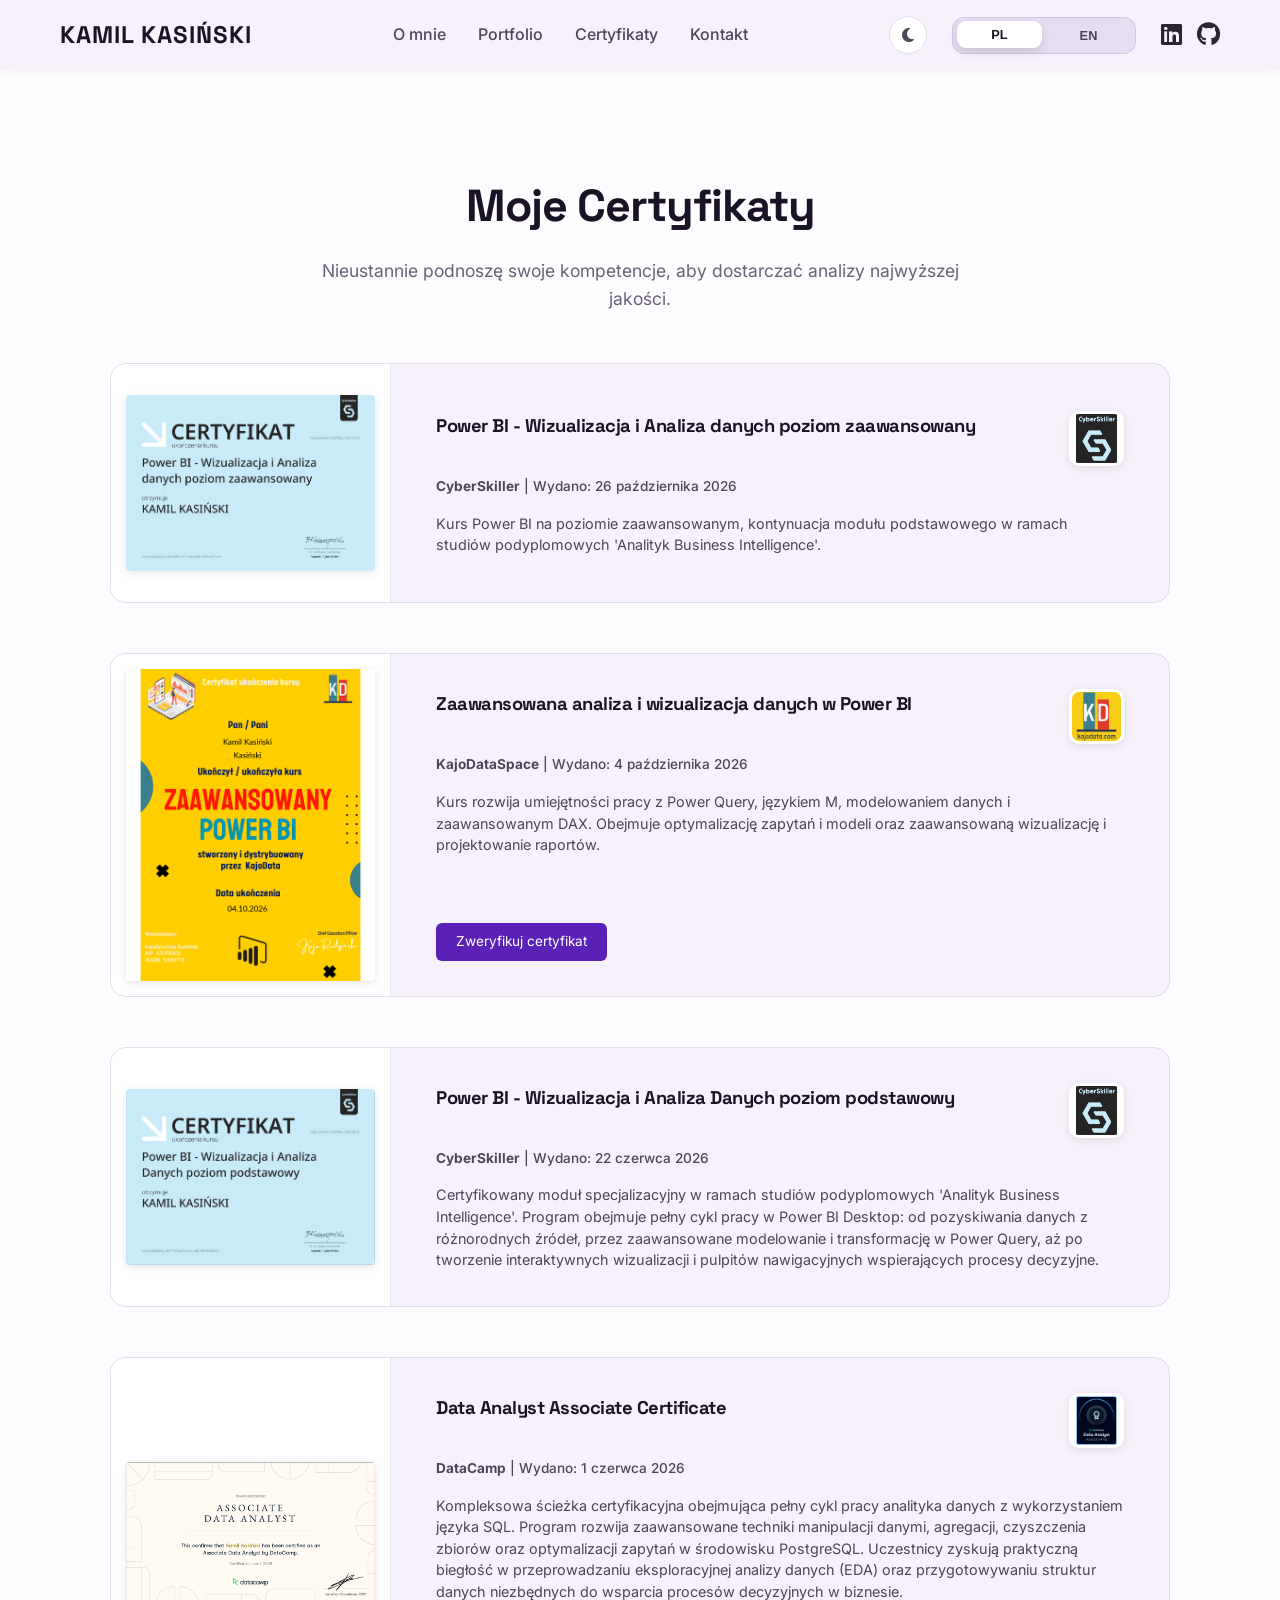
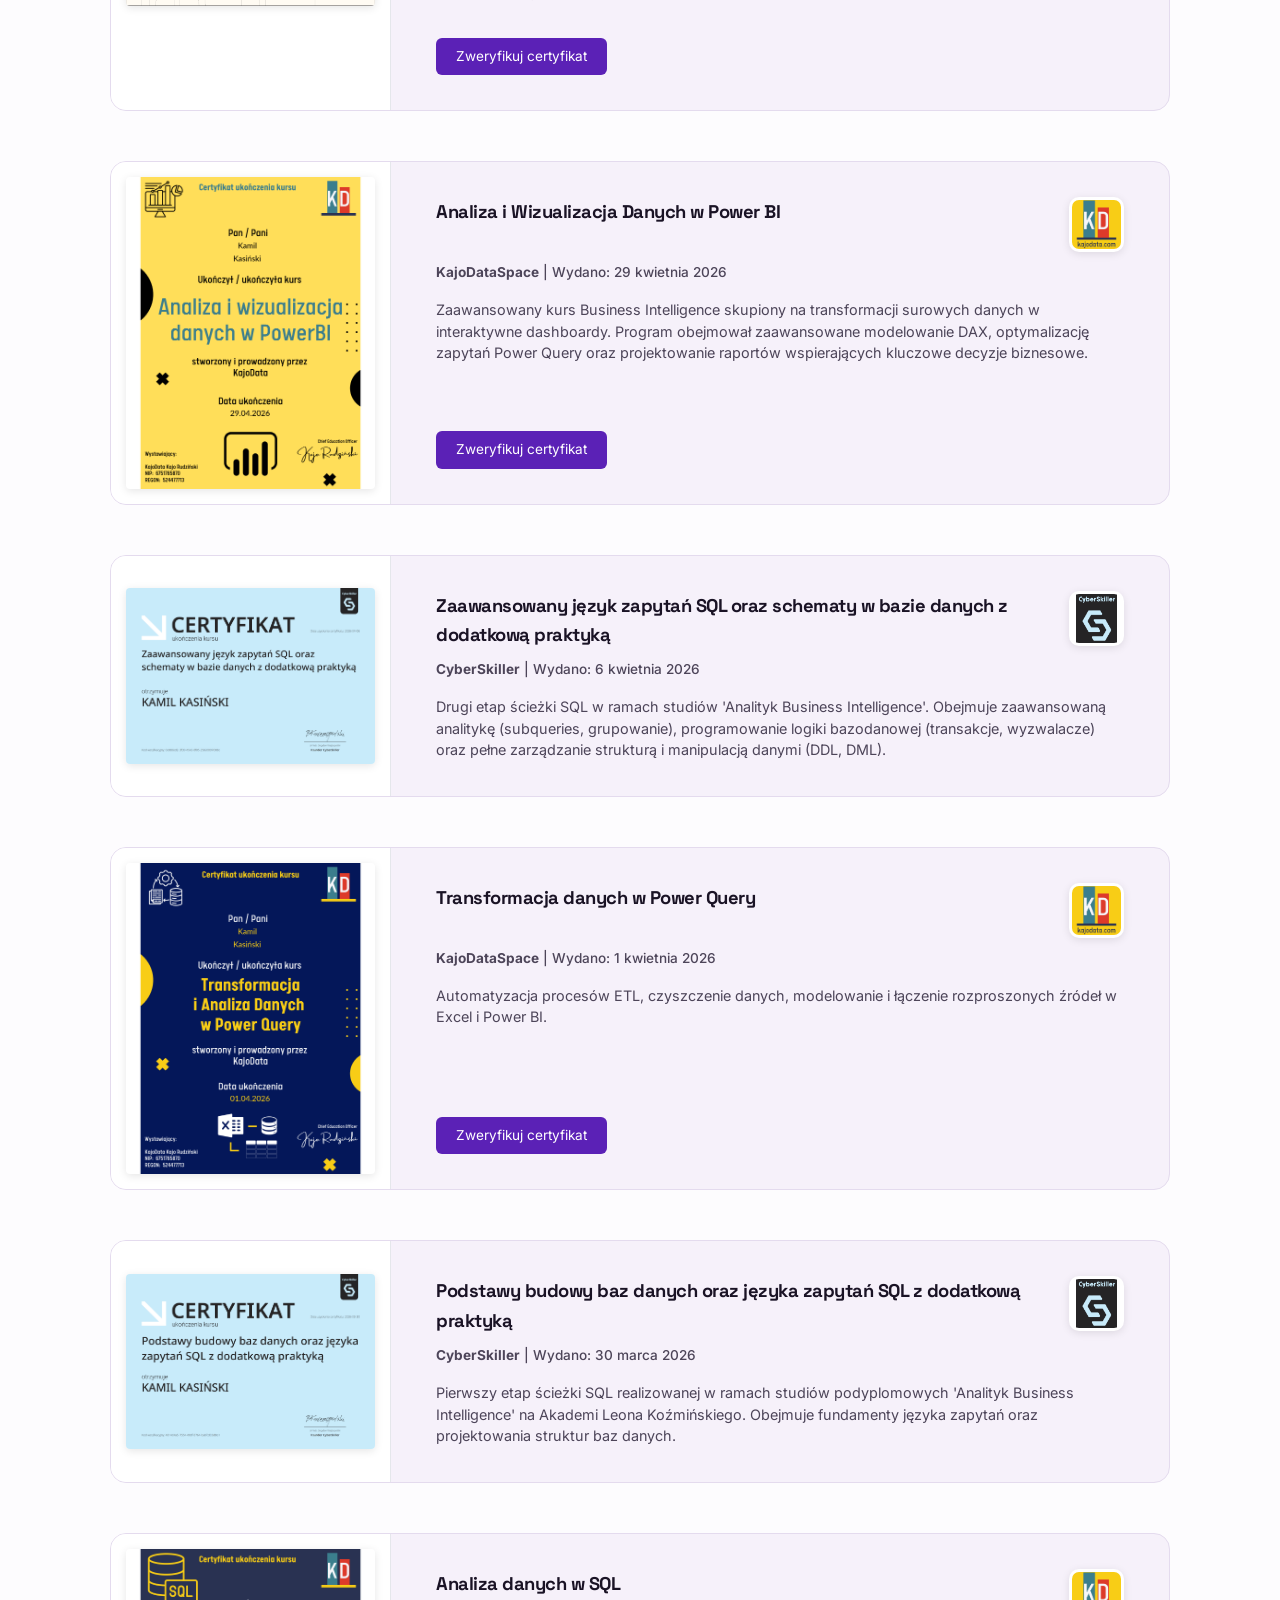
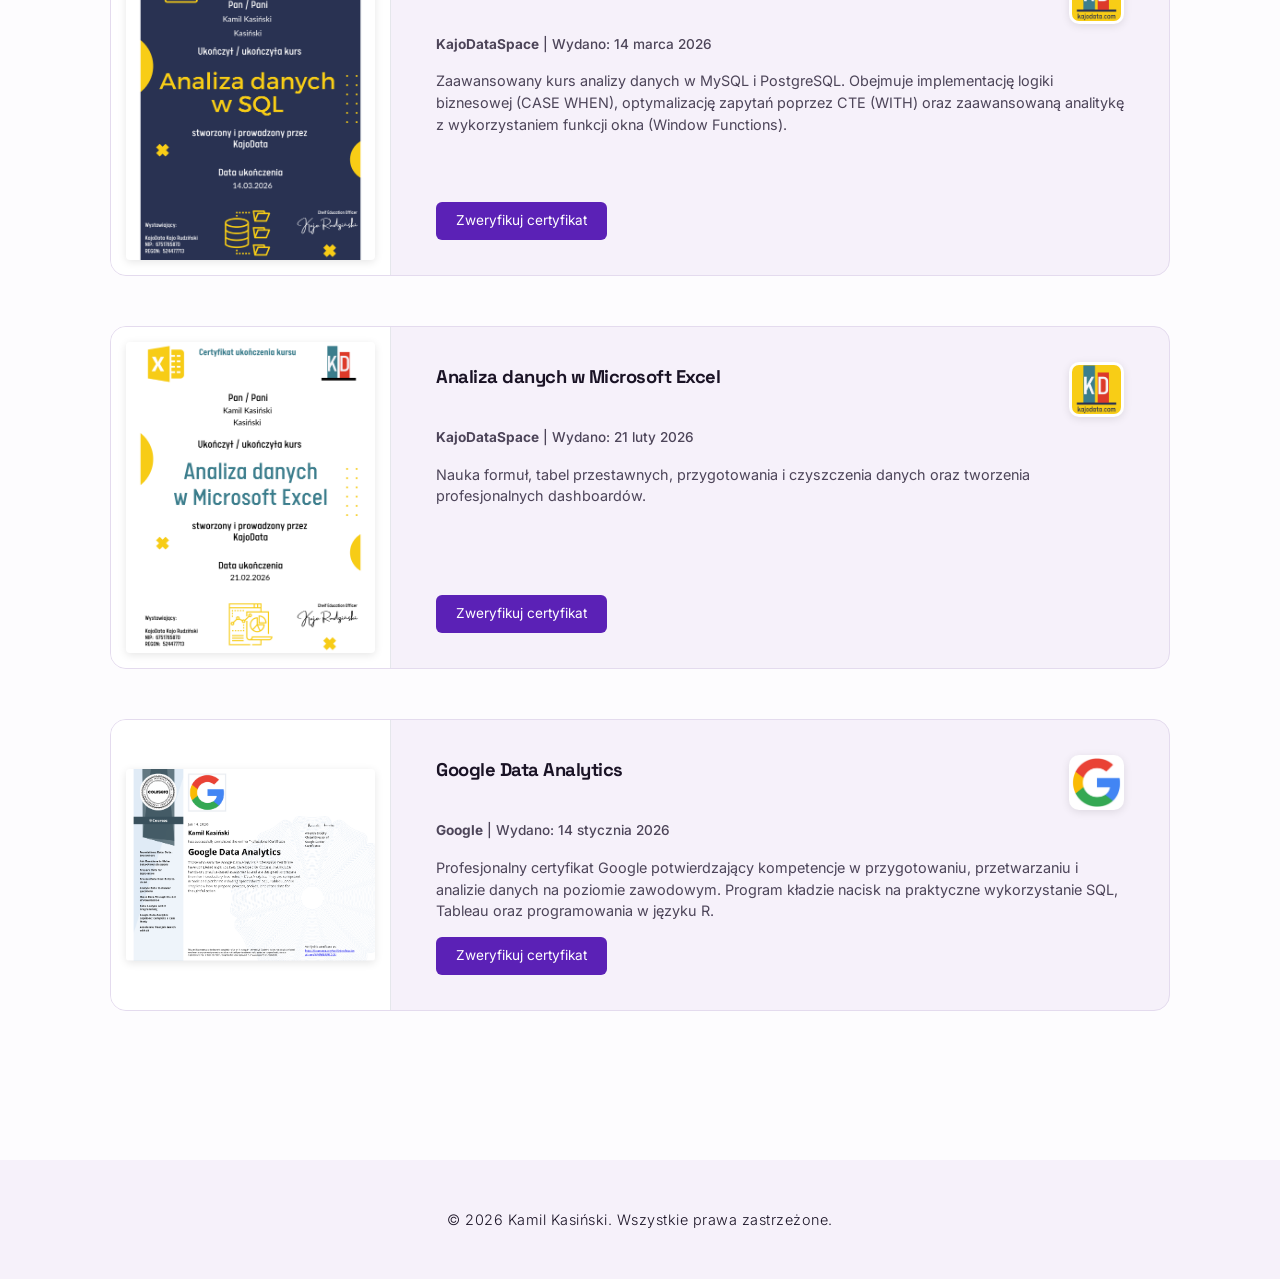
==== commit d2fc414a: "Switch to Space Grotesk and Inter, unify section headings Headings use Space Grotesk, body text uses" ====
--- a/certyfikaty.html
+++ b/certyfikaty.html
@@ -21,7 +21,7 @@
     <link rel="stylesheet" href="https://cdnjs.cloudflare.com/ajax/libs/font-awesome/6.5.1/css/all.min.css">
 <link rel="preconnect" href="https://fonts.googleapis.com">
 <link rel="preconnect" href="https://fonts.gstatic.com" crossorigin>
-<link href="https://fonts.googleapis.com/css2?family=Poppins:wght@300;400;600;700&display=swap" rel="stylesheet">
+<link href="https://fonts.googleapis.com/css2?family=Inter:wght@300;400;500;600;700&family=Space+Grotesk:wght@500;600;700&display=swap" rel="stylesheet">
 </head>
 <body>
 
@@ -315,7 +315,12 @@
        &copy; 2026 Kamil Kasiński. Wszystkie prawa zastrzeżone.
     </p>
 </footer>
+<dialog id="lightbox" class="lightbox" aria-label="Podgląd certyfikatu" data-pl-aria-label="Podgląd certyfikatu" data-en-aria-label="Certificate preview">
+    <button type="button" class="lightbox-close" aria-label="Zamknij podgląd" data-pl-aria-label="Zamknij podgląd" data-en-aria-label="Close preview"><i class="fa-solid fa-xmark" aria-hidden="true"></i></button>
+    <img class="lightbox-img" alt="">
+</dialog>
 <script src="script/lang.js"></script>
 <script src="script/theme.js"></script>
+<script src="script/lightbox.js"></script>
 </body>
 </html>
--- a/style/style.css
+++ b/style/style.css
@@ -3,21 +3,26 @@
 
 /* Zmienne kolorów - jasny motyw (domyślny) */
 :root {
-    --color-bg: #ffffff;
-    --color-bg-alt: #fff7ed;
+    --color-bg: #fdfcfe;
+    --color-bg-alt: #f6f1fa;
     --color-bg-card: #ffffff;
-    --color-nav-sticky: rgba(255, 247, 237, 0.95);
-    --color-text: #333333;
-    --color-heading: #1e293b;
-    --color-text-secondary: #4b5563;
-    --color-text-muted: #64748b;
-    --color-border: #e2e8f0;
-    --color-accent: #e78c0e;
-    --color-accent-hover: #fc9f1c;
-    --color-tag-bg: #f1f5f9;
-    --color-switch-bg: #f7cb9d;
-    --color-switch-border: #cbd5e1;
+    --color-nav-sticky: rgba(246, 241, 250, 0.95);
+    --color-text: #2a2433;
+    --color-heading: #1a1325;
+    --color-text-secondary: #4d4559;
+    --color-text-muted: #6a6176;
+    --color-border: #e4dbee;
+    --color-tag-bg: #efe8f6;
+    --color-switch-bg: #e7ddf3;
+    --color-switch-border: #d3c5e6;
+    /* Akcent: jeden płaski fiolet */
+    --color-accent: #5b21b6;
+    --color-accent-hover: #4c1d95;
+    --color-accent-text: #5b21b6;
+    --color-accent-soft: rgba(91, 33, 182, 0.08);
+    --color-on-accent: #ffffff;
     --color-img-shadow: rgba(0, 0, 0, 0.08);
+    --color-lightbox-backdrop: rgba(15, 23, 42, 0.85);
 }
 
 /* Zmienne kolorów - ciemny motyw */
@@ -31,12 +36,17 @@
     --color-text-secondary: #b6bcc6;
     --color-text-muted: #9099a6;
     --color-border: #33383f;
-    --color-accent: #e78c0e;
-    --color-accent-hover: #fc9f1c;
     --color-tag-bg: #24272e;
     --color-switch-bg: #2a2e36;
     --color-switch-border: #3a3f47;
     --color-img-shadow: rgba(0, 0, 0, 0.45);
+    /* Akcent: jeden płaski fiolet */
+    --color-accent: #874aee;
+    --color-accent-hover: #6d28d9;
+    --color-accent-text: #c4b5fd;
+    --color-accent-soft: rgba(167, 139, 250, 0.14);
+    --color-on-accent: #ffffff;
+    --color-lightbox-backdrop: rgba(0, 0, 0, 0.9);
 }
 
 /* Celujemy w sekcje, do których prowadzą linki z menu */
@@ -49,7 +59,7 @@
 }
 
 body {
-    font-family: 'Poppins', sans-serif;
+    font-family: 'Inter', sans-serif; /* Tekst: spokojny, czytelny */
     line-height: 1.6;
     background-color: var(--color-bg);
     color: var(--color-text);
@@ -59,7 +69,7 @@
 }
 
 h1, h2, h3, .logo {
-    font-family: 'Poppins', sans-serif;
+    font-family: 'Space Grotesk', sans-serif; /* Nagłówki: wyrazisty, techniczny krój */
     font-weight: 700;    /* Wyraźne, grube nagłówki */
     color: var(--color-heading); /* Nieco ciemniejszy kolor dla kontrastu */
     letter-spacing: -0.5px; /* Lekkie zacieśnienie dla nowoczesnego wyglądu */
@@ -136,8 +146,8 @@
 }
 
 .theme-toggle:hover {
-    color: var(--color-accent);
-    border-color: var(--color-accent);
+    color: var(--color-accent-text);
+    border-color: var(--color-accent-text);
     transform: translateY(-1px);
 }
 
@@ -209,7 +219,7 @@
     white-space: nowrap; /* Zapobiega łamaniu tekstów w menu */
 }
 
-nav ul li a:hover { color: var(--color-accent); }
+nav ul li a:hover { color: var(--color-accent-text); }
 
 .nav-socials {
     display: flex;
@@ -224,7 +234,7 @@
     transition: 0.3s;
 }
 
-.nav-socials a:hover { color: #ffbf00; }
+.nav-socials a:hover { color: var(--color-accent-text); }
 
 /* --- RESPONSYWNOŚĆ NAVA (Wersja poprawiona pod GitHub) --- */
 
@@ -330,8 +340,14 @@
     height: 280px; /* Sztywne wymiary zamiast aspect-ratio dla stabilności */
     overflow: hidden;
     border-radius: 50%;
-    border: 6px solid var(--color-bg-card);
-    box-shadow: 0 15px 35px rgba(0,0,0,0.1);
+    /* Obwódka w akcencie + delikatna poświata, żeby hero było spięte z resztą strony */
+    border: 4px solid var(--color-accent);
+    box-shadow: 0 0 0 8px var(--color-accent-soft), 0 15px 35px rgba(0,0,0,0.1);
+}
+
+/* Wyróżniony fragment nagłówka hero */
+.hero-accent {
+    color: var(--color-accent-text);
 }
 
 .photo-placeholder img {
@@ -433,11 +449,20 @@
     background-color: var(--color-bg); /* Zmiana z f8fafc na biały, by zlało się z kartami */
 }
 
-#projects h2 {
-    font-size: 2.5rem;
+/* Nagłówki sekcji strony głównej: jeden rozmiar dla wszystkich */
+#projects h2,
+.contact-section h2 {
+    font-size: 2.25rem;
     margin-bottom: 15px;
     color: var(--color-heading);
     text-align: center;
+}
+
+@media (max-width: 768px) {
+    #projects h2,
+    .contact-section h2 {
+        font-size: 1.8rem;
+    }
 }
 
 #projects p {
@@ -542,7 +567,9 @@
     text-decoration: none;
     transition: 0.3s;
     font-size: 0.9rem;
-    border: 2px solid var(--color-accent);
+    /* Kolor ramki ustawia wariant (.btn-report, .btn-github) */
+    border-width: 2px;
+    border-style: solid;
 }
 
 /* Karta z trzema przyciskami (np. projekt + dashboard + GitHub); na telefonie przyciski i tak idą w kolumnę */
@@ -557,22 +584,27 @@
     }
 }
 
-.btn-report { background: var(--color-accent); color: white; }
+/* Przycisk główny: płaski fiolet, jedyny wypełniony przycisk w widoku */
+.btn-report {
+    background: var(--color-accent);
+    color: var(--color-on-accent);
+    border-color: var(--color-accent);
+}
 .btn-report:hover { background: var(--color-accent-hover); border-color: var(--color-accent-hover); }
 
-.btn-github { background: transparent; color: var(--color-accent); }
-.btn-github:hover { background: rgba(231, 140, 14, 0.08); }
-
+/* Przyciski drugorzędne (GitHub, Dashboard, szczegóły): neutralny szary obrys, fiolet dopiero na hover */
+.btn-github,
 .btn-details {
     background: transparent;
-    color: var(--color-text-secondary); /* Stonowany szary, żeby nie odciągać uwagi od głównych akcji */
-    border: 2px solid var(--color-border) !important; /* Delikatna ramka */
-}
-
+    color: var(--color-text-secondary);
+    border-color: var(--color-text-muted);
+}
+
+.btn-github:hover,
 .btn-details:hover {
-    background: var(--color-tag-bg);
-    color: var(--color-heading);
-    border-color: var(--color-text-muted) !important;
+    background: var(--color-accent-soft);
+    color: var(--color-accent-text);
+    border-color: var(--color-accent-text);
 }
 
 .stretched-link::after {
@@ -726,12 +758,83 @@
     align-self: flex-start; /* Przycisk nie rozciąga się */
     margin-top: 15px;
     padding: 8px 20px;
-    background-color: var(--color-accent);
-    color: white;
+    background: var(--color-accent);
+    color: var(--color-on-accent);
     font-size: 0.85rem;
     border-radius: 6px;
     border: none;
     text-decoration: none;
+}
+
+/* Powiększanie certyfikatów (lightbox, script/lightbox.js) */
+.cert-image img.zoomable {
+    cursor: zoom-in;
+}
+
+.cert-image img.zoomable:focus-visible {
+    outline: 3px solid var(--color-accent-text);
+    outline-offset: 3px;
+}
+
+html.lightbox-open {
+    overflow: hidden;
+}
+
+.lightbox {
+    width: 100vw;
+    height: 100vh;
+    max-width: none;
+    max-height: none;
+    margin: 0;
+    padding: 0;
+    border: none;
+    background: transparent;
+    display: none;
+    align-items: center;
+    justify-content: center;
+}
+
+.lightbox[open] {
+    display: flex;
+}
+
+.lightbox::backdrop {
+    background: var(--color-lightbox-backdrop);
+}
+
+.lightbox-img {
+    max-width: 95vw;
+    max-height: 90vh;
+    width: auto;
+    height: auto;
+    object-fit: contain;
+    border-radius: 6px;
+    box-shadow: 0 10px 40px var(--color-img-shadow);
+    cursor: zoom-out;
+}
+
+.lightbox-close {
+    position: fixed;
+    top: 16px;
+    right: 16px;
+    width: 44px;
+    height: 44px;
+    border-radius: 50%;
+    border: 1px solid var(--color-border);
+    background: var(--color-bg-card);
+    color: var(--color-heading);
+    font-size: 1.2rem;
+    cursor: pointer;
+    display: flex;
+    align-items: center;
+    justify-content: center;
+}
+
+.lightbox-close:hover,
+.lightbox-close:focus-visible {
+    border-color: var(--color-accent-text);
+    color: var(--color-accent-text);
+    outline: none;
 }
 
 /* Responsywność */
@@ -784,7 +887,7 @@
 }
 
 .contact-item {
-    background: var(--color-bg-alt); /* Bardzo delikatny, ciepły pomarańczowy */
+    background: var(--color-bg-alt); /* Delikatne tło sekcji */
     padding: 30px;
     border-radius: 12px;
     border: 1px solid var(--color-border); /* Subtelna ramka, by domknąć bryłę */
@@ -794,7 +897,7 @@
 
 .contact-item i {
     font-size: 2.5rem;
-    color: var(--color-accent); /* Twój pomarańczowy kolor */
+    color: var(--color-accent); /* Ikony dekoracyjne w kolorze akcentu */
     margin-bottom: 15px;
 }
 
@@ -811,7 +914,7 @@
 }
 
 .contact-item a:hover {
-    color: var(--color-accent);
+    color: var(--color-accent-text);
 }
 
 /* --- Sekcja Stopki --- */
@@ -912,7 +1015,7 @@
     font-weight: 700;
     letter-spacing: 1.5px;
     text-transform: uppercase;
-    color: var(--color-accent);
+    color: var(--color-accent-text);
     margin-bottom: 12px;
 }
 
@@ -956,8 +1059,8 @@
     gap: 10px;
     padding: 12px 28px;
     border-radius: 8px;
-    border: 2px solid var(--color-accent);
-    color: var(--color-accent);
+    border: 2px solid var(--color-accent-text);
+    color: var(--color-accent-text);
     background: transparent;
     font-weight: 600;
     text-decoration: none;
@@ -966,7 +1069,8 @@
 
 .lp-btn:hover {
     background: var(--color-accent);
-    color: var(--color-bg);
+    border-color: var(--color-accent);
+    color: var(--color-on-accent);
 }
 
 /* Kafelki liczb */
@@ -995,7 +1099,7 @@
 }
 
 .lp-stat-value--accent {
-    color: var(--color-accent);
+    color: var(--color-accent-text);
 }
 
 .lp-stat-label {
@@ -1028,8 +1132,8 @@
     width: 56px;
     height: 56px;
     border-radius: 50%;
-    border: 2px solid var(--color-accent);
-    color: var(--color-accent);
+    border: 2px solid var(--color-accent-text);
+    color: var(--color-accent-text);
     font-weight: 700;
     font-size: 1.2rem;
     display: flex;
@@ -1162,7 +1266,7 @@
     font-weight: 700;
     letter-spacing: 1px;
     text-transform: uppercase;
-    color: var(--color-accent);
+    color: var(--color-accent-text);
     margin-bottom: 4px;
 }
 
@@ -1225,7 +1329,7 @@
 }
 
 .lp-lesson {
-    border-left: 3px solid var(--color-accent);
+    border-left: 3px solid var(--color-accent-text);
     padding: 4px 0 4px 16px;
 }
 
@@ -1319,8 +1423,8 @@
 }
 
 .lp-links a:hover {
-    border-color: var(--color-accent);
-    color: var(--color-accent);
+    border-color: var(--color-accent-text);
+    color: var(--color-accent-text);
 }
 
 @media (max-width: 992px) {
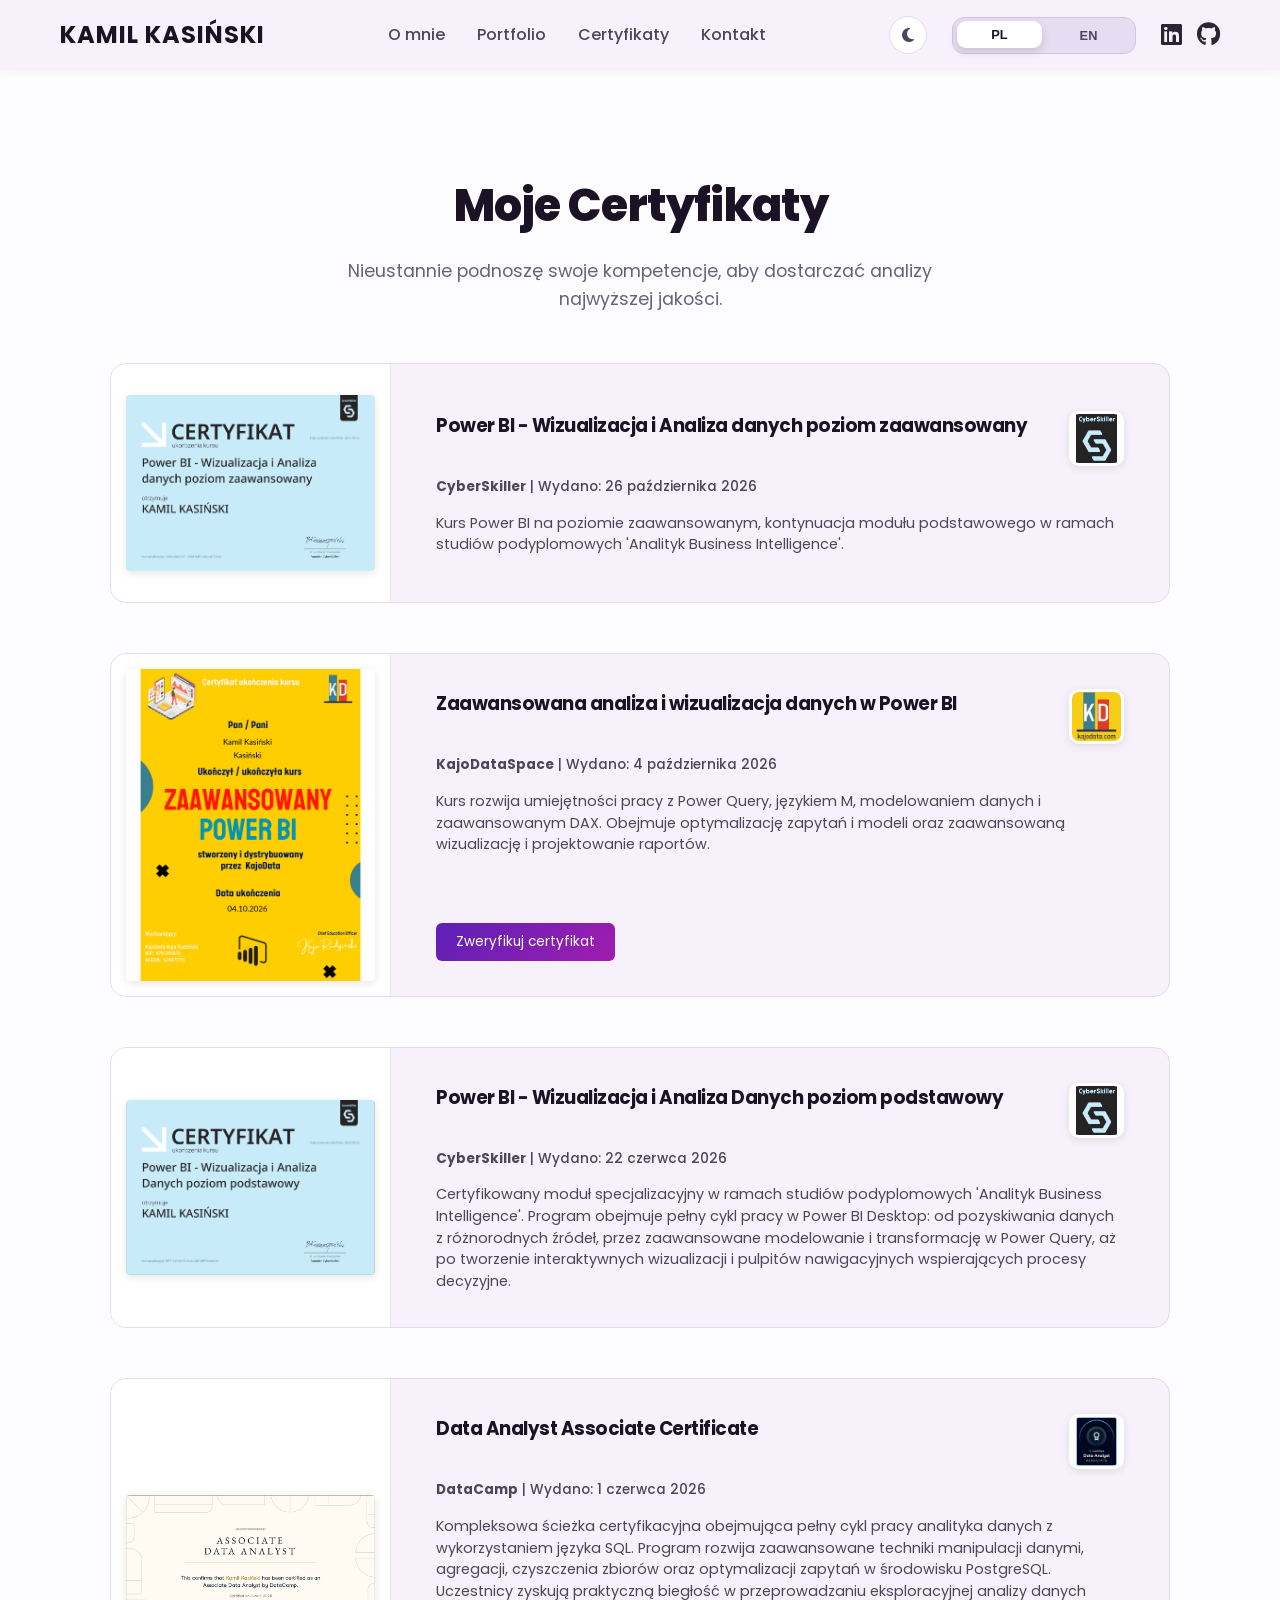
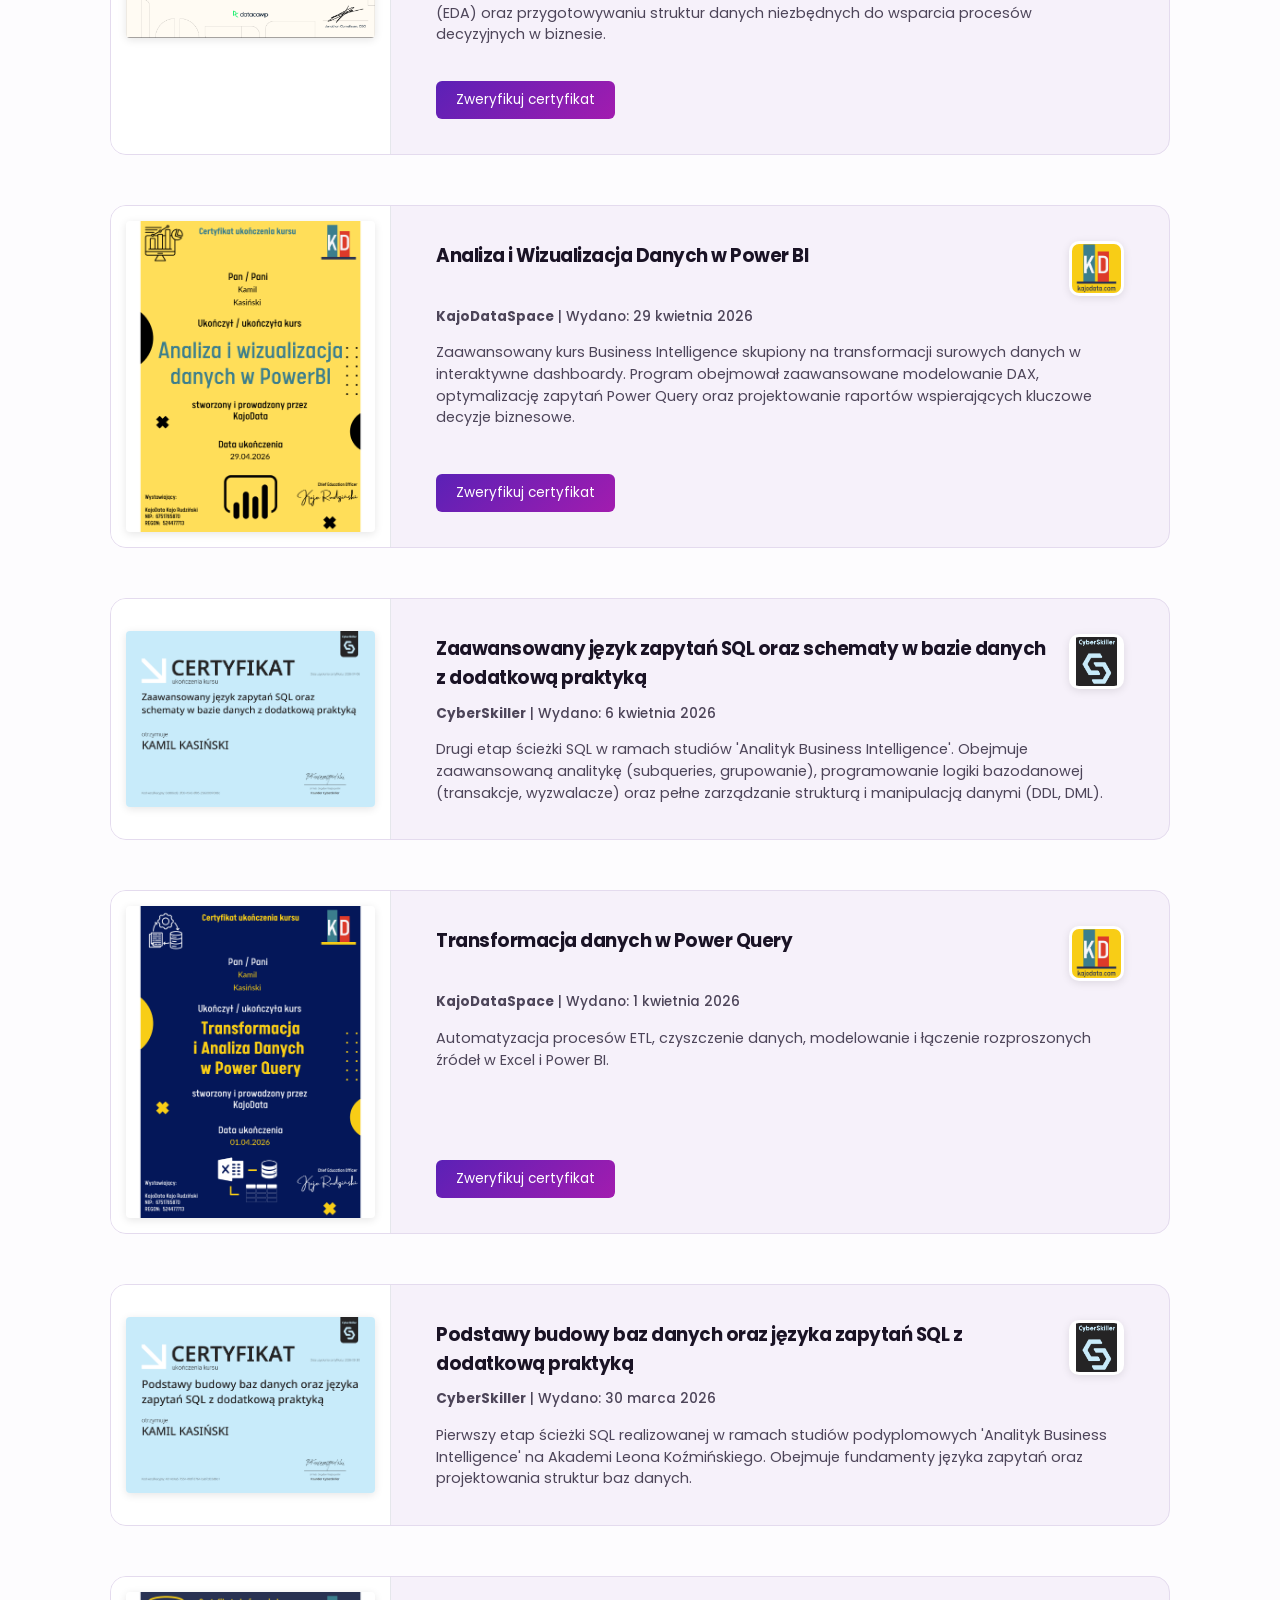
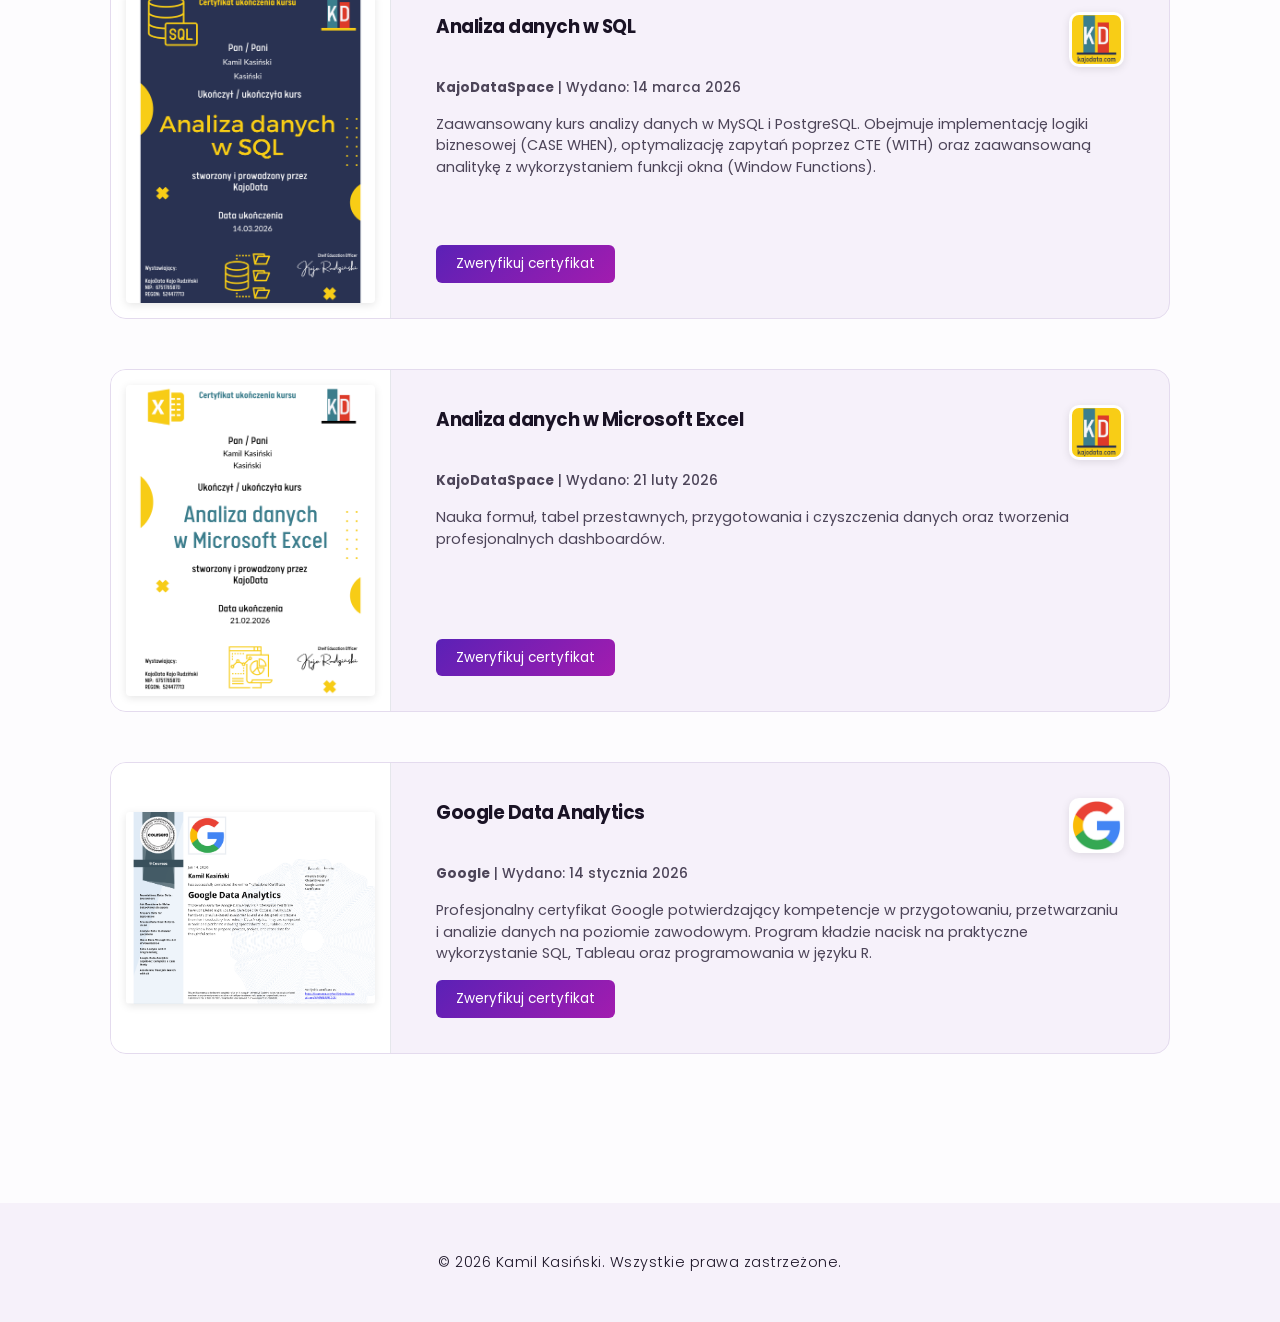
==== commit 7c980417: "Revert "Merge pull request #4 from kamkas93/redesign-palette" Restore the site to its state before t" ====
--- a/certyfikaty.html
+++ b/certyfikaty.html
@@ -21,7 +21,7 @@
     <link rel="stylesheet" href="https://cdnjs.cloudflare.com/ajax/libs/font-awesome/6.5.1/css/all.min.css">
 <link rel="preconnect" href="https://fonts.googleapis.com">
 <link rel="preconnect" href="https://fonts.gstatic.com" crossorigin>
-<link href="https://fonts.googleapis.com/css2?family=Inter:wght@300;400;500;600;700&family=Space+Grotesk:wght@500;600;700&display=swap" rel="stylesheet">
+<link href="https://fonts.googleapis.com/css2?family=Poppins:wght@300;400;600;700&display=swap" rel="stylesheet">
 </head>
 <body>
 
--- a/style/style.css
+++ b/style/style.css
@@ -15,12 +15,15 @@
     --color-tag-bg: #efe8f6;
     --color-switch-bg: #e7ddf3;
     --color-switch-border: #d3c5e6;
-    /* Akcent: jeden płaski fiolet */
+    /* Akcenty: fiolet i magenta */
     --color-accent: #5b21b6;
     --color-accent-hover: #4c1d95;
     --color-accent-text: #5b21b6;
+    --color-accent-2: #a21caf;
     --color-accent-soft: rgba(91, 33, 182, 0.08);
     --color-on-accent: #ffffff;
+    --gradient-accent: linear-gradient(135deg, #5b21b6, #a21caf);
+    --gradient-accent-hover: linear-gradient(135deg, #4c1d95, #86198f);
     --color-img-shadow: rgba(0, 0, 0, 0.08);
     --color-lightbox-backdrop: rgba(15, 23, 42, 0.85);
 }
@@ -40,12 +43,15 @@
     --color-switch-bg: #2a2e36;
     --color-switch-border: #3a3f47;
     --color-img-shadow: rgba(0, 0, 0, 0.45);
-    /* Akcent: jeden płaski fiolet */
+    /* Akcenty: fiolet i magenta */
     --color-accent: #874aee;
     --color-accent-hover: #6d28d9;
     --color-accent-text: #c4b5fd;
+    --color-accent-2: #e879f9;
     --color-accent-soft: rgba(167, 139, 250, 0.14);
     --color-on-accent: #ffffff;
+    --gradient-accent: linear-gradient(135deg, #7c3aed, #a21caf);
+    --gradient-accent-hover: linear-gradient(135deg, #6d28d9, #86198f);
     --color-lightbox-backdrop: rgba(0, 0, 0, 0.9);
 }
 
@@ -59,7 +65,7 @@
 }
 
 body {
-    font-family: 'Inter', sans-serif; /* Tekst: spokojny, czytelny */
+    font-family: 'Poppins', sans-serif;
     line-height: 1.6;
     background-color: var(--color-bg);
     color: var(--color-text);
@@ -69,7 +75,7 @@
 }
 
 h1, h2, h3, .logo {
-    font-family: 'Space Grotesk', sans-serif; /* Nagłówki: wyrazisty, techniczny krój */
+    font-family: 'Poppins', sans-serif;
     font-weight: 700;    /* Wyraźne, grube nagłówki */
     color: var(--color-heading); /* Nieco ciemniejszy kolor dla kontrastu */
     letter-spacing: -0.5px; /* Lekkie zacieśnienie dla nowoczesnego wyglądu */
@@ -340,14 +346,8 @@
     height: 280px; /* Sztywne wymiary zamiast aspect-ratio dla stabilności */
     overflow: hidden;
     border-radius: 50%;
-    /* Obwódka w akcencie + delikatna poświata, żeby hero było spięte z resztą strony */
-    border: 4px solid var(--color-accent);
-    box-shadow: 0 0 0 8px var(--color-accent-soft), 0 15px 35px rgba(0,0,0,0.1);
-}
-
-/* Wyróżniony fragment nagłówka hero */
-.hero-accent {
-    color: var(--color-accent-text);
+    border: 6px solid var(--color-bg-card);
+    box-shadow: 0 15px 35px rgba(0,0,0,0.1);
 }
 
 .photo-placeholder img {
@@ -449,20 +449,11 @@
     background-color: var(--color-bg); /* Zmiana z f8fafc na biały, by zlało się z kartami */
 }
 
-/* Nagłówki sekcji strony głównej: jeden rozmiar dla wszystkich */
-#projects h2,
-.contact-section h2 {
-    font-size: 2.25rem;
+#projects h2 {
+    font-size: 2.5rem;
     margin-bottom: 15px;
     color: var(--color-heading);
     text-align: center;
-}
-
-@media (max-width: 768px) {
-    #projects h2,
-    .contact-section h2 {
-        font-size: 1.8rem;
-    }
 }
 
 #projects p {
@@ -567,7 +558,7 @@
     text-decoration: none;
     transition: 0.3s;
     font-size: 0.9rem;
-    /* Kolor ramki ustawia wariant (.btn-report, .btn-github) */
+    /* Kolor ramki ustawia wariant (.btn-report, .btn-github, .btn-dashboard) */
     border-width: 2px;
     border-style: solid;
 }
@@ -584,27 +575,29 @@
     }
 }
 
-/* Przycisk główny: płaski fiolet, jedyny wypełniony przycisk w widoku */
+/* Przycisk główny: gradient fiolet → magenta; przezroczysta ramka + border-box, żeby gradient sięgał krawędzi */
 .btn-report {
-    background: var(--color-accent);
+    background: var(--gradient-accent) border-box;
     color: var(--color-on-accent);
-    border-color: var(--color-accent);
-}
-.btn-report:hover { background: var(--color-accent-hover); border-color: var(--color-accent-hover); }
-
-/* Przyciski drugorzędne (GitHub, Dashboard, szczegóły): neutralny szary obrys, fiolet dopiero na hover */
-.btn-github,
+    border-color: transparent;
+}
+.btn-report:hover { background: var(--gradient-accent-hover) border-box; border-color: transparent; }
+
+/* Przyciski obrysowane: obrys i tekst w kolorze akcentu tekstowego (czytelny w obu motywach) */
+.btn-github { background: transparent; color: var(--color-accent-text); border-color: var(--color-accent-text); }
+.btn-github:hover { background: var(--color-accent-soft); }
+
+/* Przycisk Dashboard: obrys w drugim akcencie (magenta) */
+.btn-dashboard { color: var(--color-accent-2); border-color: var(--color-accent-2); }
+
 .btn-details {
     background: transparent;
-    color: var(--color-text-secondary);
-    border-color: var(--color-text-muted);
-}
-
-.btn-github:hover,
+    color: var(--color-accent-text);
+    border: 2px solid var(--color-accent-text) !important;
+}
+
 .btn-details:hover {
     background: var(--color-accent-soft);
-    color: var(--color-accent-text);
-    border-color: var(--color-accent-text);
 }
 
 .stretched-link::after {
@@ -758,7 +751,7 @@
     align-self: flex-start; /* Przycisk nie rozciąga się */
     margin-top: 15px;
     padding: 8px 20px;
-    background: var(--color-accent);
+    background: var(--gradient-accent);
     color: var(--color-on-accent);
     font-size: 0.85rem;
     border-radius: 6px;
@@ -1015,7 +1008,7 @@
     font-weight: 700;
     letter-spacing: 1.5px;
     text-transform: uppercase;
-    color: var(--color-accent-text);
+    color: var(--color-accent-2);
     margin-bottom: 12px;
 }
 
@@ -1068,8 +1061,8 @@
 }
 
 .lp-btn:hover {
-    background: var(--color-accent);
-    border-color: var(--color-accent);
+    background: var(--gradient-accent) border-box;
+    border-color: transparent;
     color: var(--color-on-accent);
 }
 
@@ -1132,8 +1125,8 @@
     width: 56px;
     height: 56px;
     border-radius: 50%;
-    border: 2px solid var(--color-accent-text);
-    color: var(--color-accent-text);
+    border: 2px solid var(--color-accent-2);
+    color: var(--color-accent-2);
     font-weight: 700;
     font-size: 1.2rem;
     display: flex;
@@ -1266,7 +1259,7 @@
     font-weight: 700;
     letter-spacing: 1px;
     text-transform: uppercase;
-    color: var(--color-accent-text);
+    color: var(--color-accent-2);
     margin-bottom: 4px;
 }
 
@@ -1329,7 +1322,7 @@
 }
 
 .lp-lesson {
-    border-left: 3px solid var(--color-accent-text);
+    border-left: 3px solid var(--color-accent-2);
     padding: 4px 0 4px 16px;
 }
 
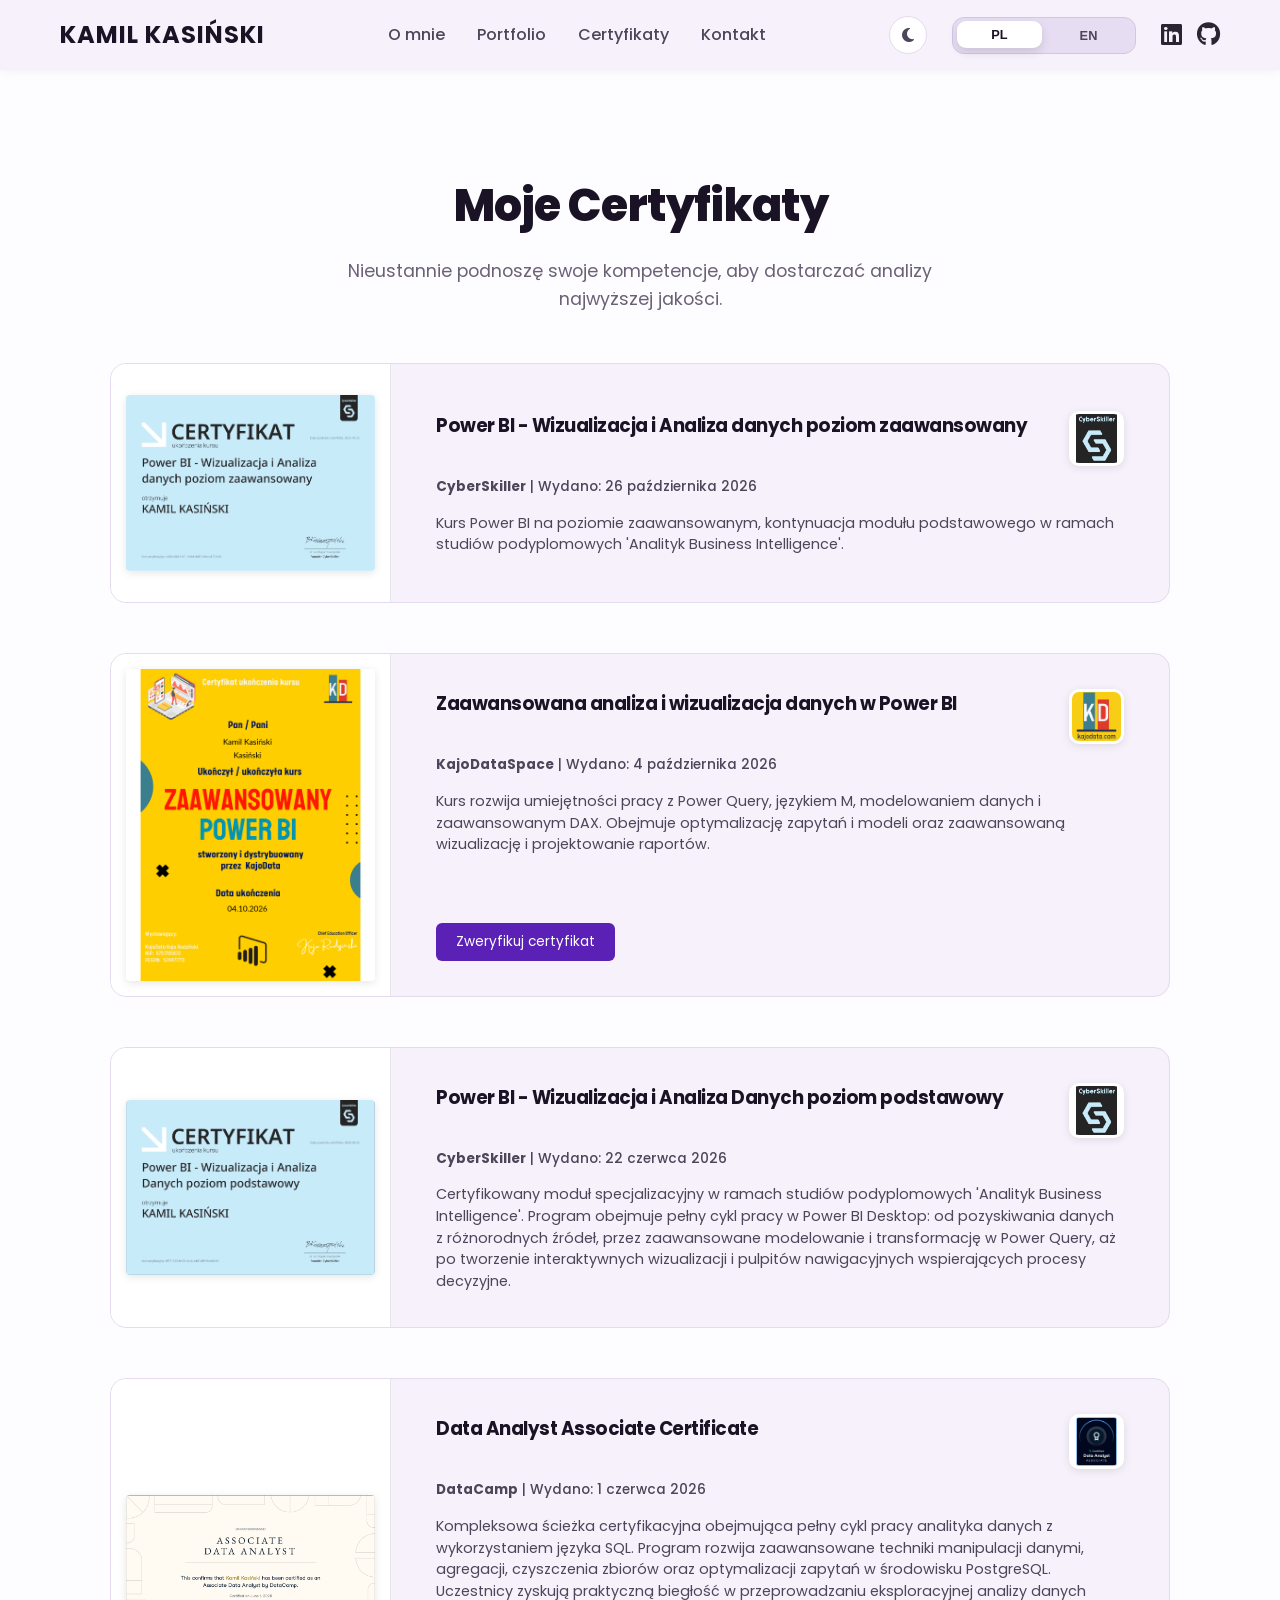
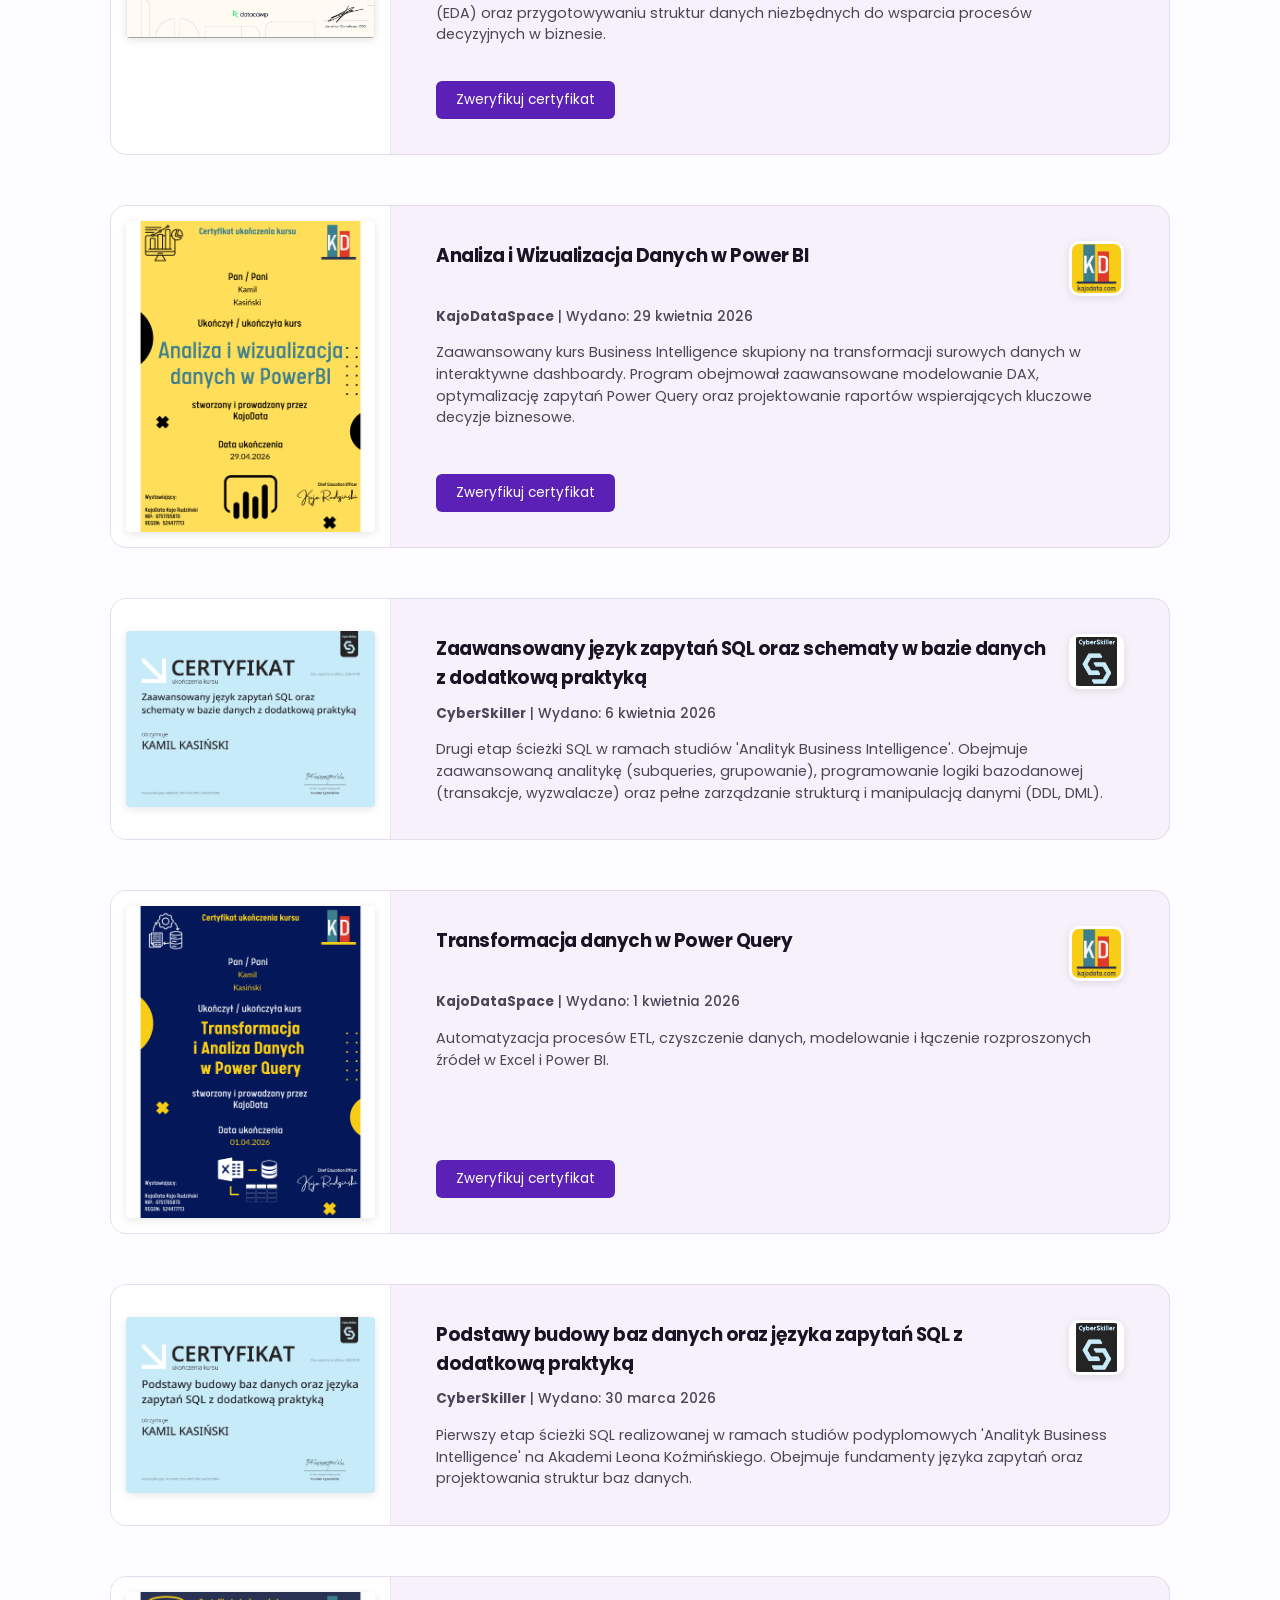
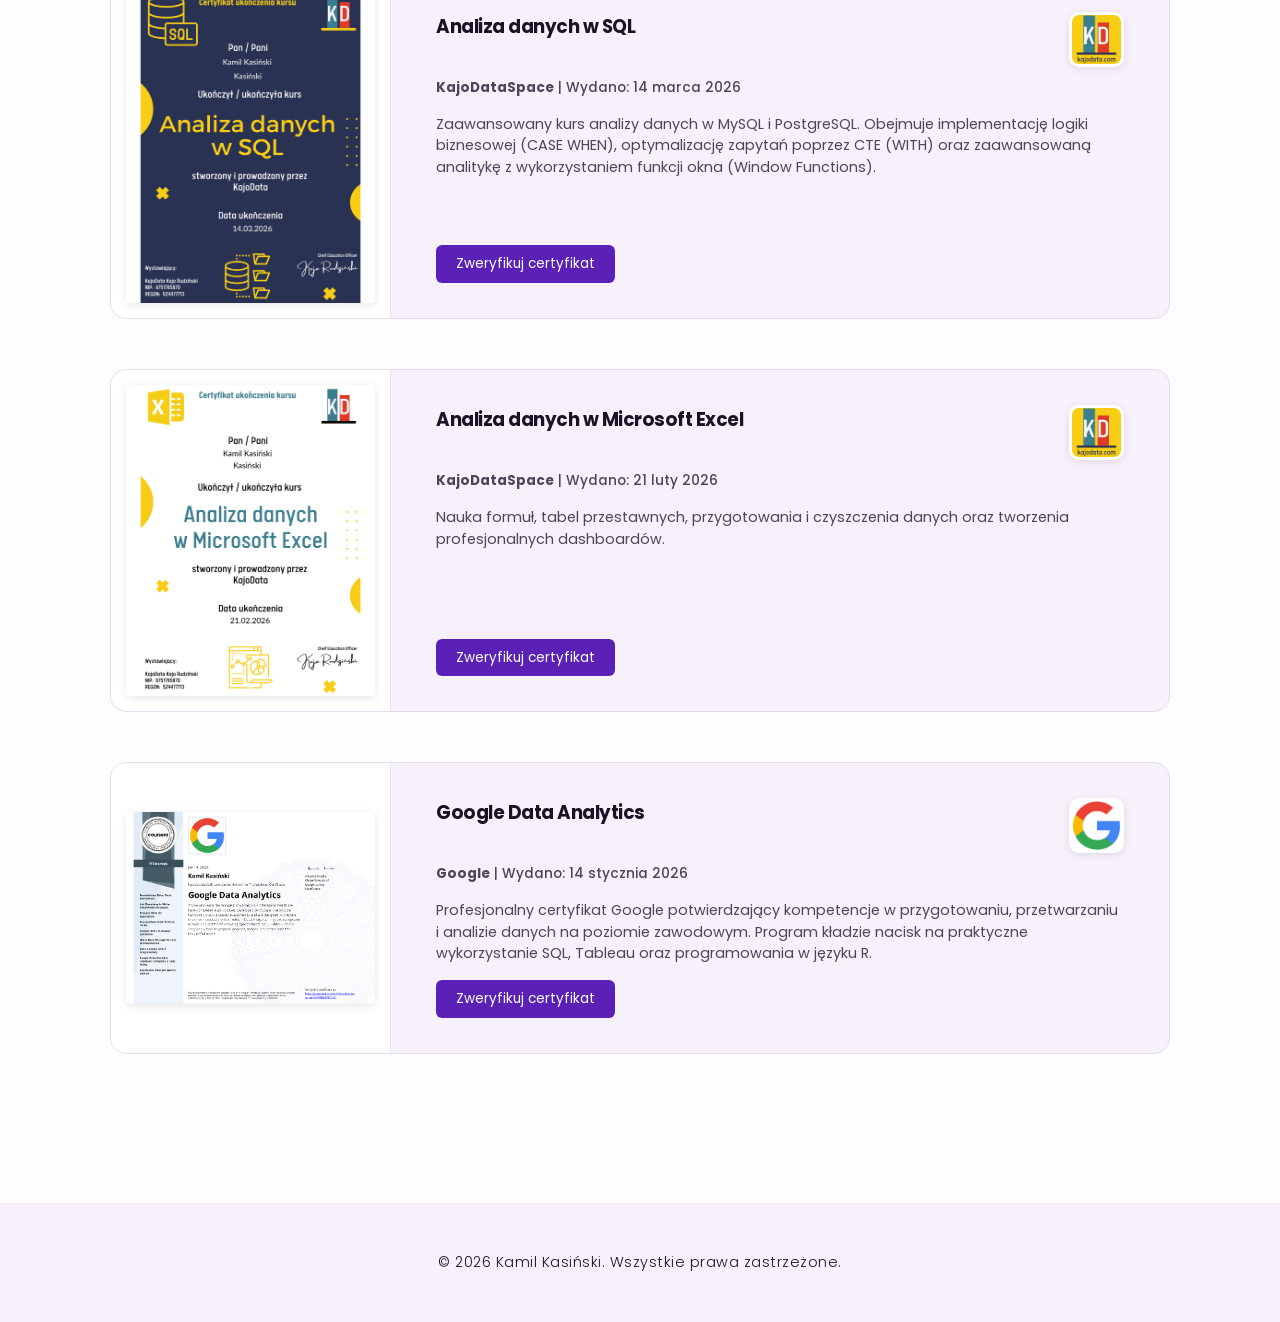
==== commit 84b15b10: "Restore Poppins and old thumbnails, fix hero button, labels and copy - Bring back Poppins on all pag" ====
--- a/certyfikaty.html
+++ b/certyfikaty.html
@@ -17,13 +17,14 @@
     <meta property="og:description" content="Certyfikaty zawodowe Kamila Kasińskiego w zakresie analizy danych: Google Data Analytics, SQL, Power BI, Power Query.">
     <meta property="og:url" content="https://kamilkasinski.com/certyfikaty.html">
     <meta property="og:image" content="https://kamilkasinski.com/img/GDA_CERT.png">
-    <link rel="stylesheet" href="style/style.css">
+    <link rel="stylesheet" href="style/style.css?v=20261112">
     <link rel="stylesheet" href="https://cdnjs.cloudflare.com/ajax/libs/font-awesome/6.5.1/css/all.min.css">
 <link rel="preconnect" href="https://fonts.googleapis.com">
 <link rel="preconnect" href="https://fonts.gstatic.com" crossorigin>
 <link href="https://fonts.googleapis.com/css2?family=Poppins:wght@300;400;600;700&display=swap" rel="stylesheet">
 </head>
 <body>
+<a href="#tresc" class="skip-link" data-pl="Przejdź do treści" data-en="Skip to content">Przejdź do treści</a>
 
      <nav>
     <div class="container-nav">
@@ -53,7 +54,7 @@
     </div>
 </nav>
 
-    <section class="certificates-section">
+    <section class="certificates-section" id="tresc" tabindex="-1">
         <div class="container">
             <h1 data-pl="Moje Certyfikaty" data-en="My Certificates">Moje Certyfikaty</h1>
             <p class="section-desc" data-pl="Nieustannie podnoszę swoje kompetencje, aby dostarczać analizy najwyższej jakości." data-en="I am constantly improving my skills to provide the highest quality analysis.">
--- a/style/style.css
+++ b/style/style.css
@@ -15,15 +15,12 @@
     --color-tag-bg: #efe8f6;
     --color-switch-bg: #e7ddf3;
     --color-switch-border: #d3c5e6;
-    /* Akcenty: fiolet i magenta */
+    /* Akcent: jeden płaski fiolet */
     --color-accent: #5b21b6;
     --color-accent-hover: #4c1d95;
     --color-accent-text: #5b21b6;
-    --color-accent-2: #a21caf;
     --color-accent-soft: rgba(91, 33, 182, 0.08);
     --color-on-accent: #ffffff;
-    --gradient-accent: linear-gradient(135deg, #5b21b6, #a21caf);
-    --gradient-accent-hover: linear-gradient(135deg, #4c1d95, #86198f);
     --color-img-shadow: rgba(0, 0, 0, 0.08);
     --color-lightbox-backdrop: rgba(15, 23, 42, 0.85);
 }
@@ -43,15 +40,12 @@
     --color-switch-bg: #2a2e36;
     --color-switch-border: #3a3f47;
     --color-img-shadow: rgba(0, 0, 0, 0.45);
-    /* Akcenty: fiolet i magenta */
+    /* Akcent: jeden płaski fiolet */
     --color-accent: #874aee;
     --color-accent-hover: #6d28d9;
     --color-accent-text: #c4b5fd;
-    --color-accent-2: #e879f9;
     --color-accent-soft: rgba(167, 139, 250, 0.14);
     --color-on-accent: #ffffff;
-    --gradient-accent: linear-gradient(135deg, #7c3aed, #a21caf);
-    --gradient-accent-hover: linear-gradient(135deg, #6d28d9, #86198f);
     --color-lightbox-backdrop: rgba(0, 0, 0, 0.9);
 }
 
@@ -62,6 +56,31 @@
 
 html {
     scroll-behavior: smooth;
+}
+
+/* Skip-link (a11y): ukryty poza ekranem, widoczny po fokusie z klawiatury */
+.skip-link {
+    position: absolute;
+    top: -100px;
+    left: 16px;
+    z-index: 2000;
+    padding: 10px 18px;
+    border-radius: 8px;
+    background: var(--color-accent);
+    color: var(--color-on-accent);
+    font-weight: 600;
+    text-decoration: none;
+}
+
+.skip-link:focus {
+    top: 16px;
+    outline: 3px solid var(--color-accent-text);
+    outline-offset: 2px;
+}
+
+/* Cele skip-linku dostają fokus programowo — bez obrysu */
+[tabindex="-1"]:focus {
+    outline: none;
 }
 
 body {
@@ -326,8 +345,27 @@
 
 .hero-text h1 {
     font-size: 2.2rem;
+    line-height: 1.2;
     margin-bottom: 1.5rem;
     color: var(--color-heading);
+}
+
+/* Mała etykieta roli nad hasłem hero (jak „Technologie:”) */
+.hero-text .hero-eyebrow {
+    font-size: 0.85rem;
+    font-weight: 700;
+    letter-spacing: 1.5px;
+    text-transform: uppercase;
+    color: var(--color-text-muted);
+    margin-bottom: 0.75rem;
+}
+
+/* Przycisk do projektów pod listą narzędzi: wygląd z .project-item .btn + .btn-report, tu tylko położenie i szerokość */
+.hero-text .btn.hero-cta {
+    display: inline-block;
+    margin-top: 2rem; /* odstęp od chipów technologii */
+    padding-left: 28px;
+    padding-right: 28px;
 }
 
 .hero-text p {
@@ -346,8 +384,14 @@
     height: 280px; /* Sztywne wymiary zamiast aspect-ratio dla stabilności */
     overflow: hidden;
     border-radius: 50%;
-    border: 6px solid var(--color-bg-card);
-    box-shadow: 0 15px 35px rgba(0,0,0,0.1);
+    /* Obwódka w akcencie + delikatna poświata, żeby hero było spięte z resztą strony */
+    border: 4px solid var(--color-accent);
+    box-shadow: 0 0 0 8px var(--color-accent-soft), 0 15px 35px rgba(0,0,0,0.1);
+}
+
+/* Wyróżniony fragment nagłówka hero */
+.hero-accent {
+    color: var(--color-accent-text);
 }
 
 .photo-placeholder img {
@@ -449,11 +493,32 @@
     background-color: var(--color-bg); /* Zmiana z f8fafc na biały, by zlało się z kartami */
 }
 
-#projects h2 {
-    font-size: 2.5rem;
+/* Numer sekcji nad nagłówkiem („01 / Portfolio”) */
+.section-num {
+    display: block;
+    margin-bottom: 8px;
+    font-size: 0.85rem;
+    font-weight: 700;
+    letter-spacing: 1.5px;
+    text-transform: uppercase;
+    text-align: center;
+    color: var(--color-accent);
+}
+
+/* Nagłówki sekcji strony głównej: jeden rozmiar dla wszystkich */
+#projects h2,
+.contact-section h2 {
+    font-size: 2.25rem;
     margin-bottom: 15px;
     color: var(--color-heading);
     text-align: center;
+}
+
+@media (max-width: 768px) {
+    #projects h2,
+    .contact-section h2 {
+        font-size: 1.8rem;
+    }
 }
 
 #projects p {
@@ -548,7 +613,8 @@
     margin-top: 0;
 }
 
-.project-item .btn {
+.project-item .btn,
+.btn.hero-cta {
     flex: 1;
     padding: 10px 8px;
     white-space: nowrap;
@@ -558,7 +624,7 @@
     text-decoration: none;
     transition: 0.3s;
     font-size: 0.9rem;
-    /* Kolor ramki ustawia wariant (.btn-report, .btn-github, .btn-dashboard) */
+    /* Kolor ramki ustawia wariant (.btn-report, .btn-github) */
     border-width: 2px;
     border-style: solid;
 }
@@ -575,29 +641,27 @@
     }
 }
 
-/* Przycisk główny: gradient fiolet → magenta; przezroczysta ramka + border-box, żeby gradient sięgał krawędzi */
+/* Przycisk główny: płaski fiolet, jedyny wypełniony przycisk w widoku */
 .btn-report {
-    background: var(--gradient-accent) border-box;
+    background: var(--color-accent);
     color: var(--color-on-accent);
-    border-color: transparent;
-}
-.btn-report:hover { background: var(--gradient-accent-hover) border-box; border-color: transparent; }
-
-/* Przyciski obrysowane: obrys i tekst w kolorze akcentu tekstowego (czytelny w obu motywach) */
-.btn-github { background: transparent; color: var(--color-accent-text); border-color: var(--color-accent-text); }
-.btn-github:hover { background: var(--color-accent-soft); }
-
-/* Przycisk Dashboard: obrys w drugim akcencie (magenta) */
-.btn-dashboard { color: var(--color-accent-2); border-color: var(--color-accent-2); }
-
+    border-color: var(--color-accent);
+}
+.btn-report:hover { background: var(--color-accent-hover); border-color: var(--color-accent-hover); }
+
+/* Przyciski drugorzędne (GitHub, Dashboard, szczegóły): neutralny szary obrys, fiolet dopiero na hover */
+.btn-github,
 .btn-details {
     background: transparent;
-    color: var(--color-accent-text);
-    border: 2px solid var(--color-accent-text) !important;
-}
-
+    color: var(--color-text-secondary);
+    border-color: var(--color-text-muted);
+}
+
+.btn-github:hover,
 .btn-details:hover {
     background: var(--color-accent-soft);
+    color: var(--color-accent-text);
+    border-color: var(--color-accent-text);
 }
 
 .stretched-link::after {
@@ -751,7 +815,7 @@
     align-self: flex-start; /* Przycisk nie rozciąga się */
     margin-top: 15px;
     padding: 8px 20px;
-    background: var(--gradient-accent);
+    background: var(--color-accent);
     color: var(--color-on-accent);
     font-size: 0.85rem;
     border-radius: 6px;
@@ -1008,7 +1072,7 @@
     font-weight: 700;
     letter-spacing: 1.5px;
     text-transform: uppercase;
-    color: var(--color-accent-2);
+    color: var(--color-accent-text);
     margin-bottom: 12px;
 }
 
@@ -1061,8 +1125,8 @@
 }
 
 .lp-btn:hover {
-    background: var(--gradient-accent) border-box;
-    border-color: transparent;
+    background: var(--color-accent);
+    border-color: var(--color-accent);
     color: var(--color-on-accent);
 }
 
@@ -1125,8 +1189,8 @@
     width: 56px;
     height: 56px;
     border-radius: 50%;
-    border: 2px solid var(--color-accent-2);
-    color: var(--color-accent-2);
+    border: 2px solid var(--color-accent-text);
+    color: var(--color-accent-text);
     font-weight: 700;
     font-size: 1.2rem;
     display: flex;
@@ -1259,7 +1323,7 @@
     font-weight: 700;
     letter-spacing: 1px;
     text-transform: uppercase;
-    color: var(--color-accent-2);
+    color: var(--color-accent-text);
     margin-bottom: 4px;
 }
 
@@ -1322,7 +1386,7 @@
 }
 
 .lp-lesson {
-    border-left: 3px solid var(--color-accent-2);
+    border-left: 3px solid var(--color-accent-text);
     padding: 4px 0 4px 16px;
 }
 
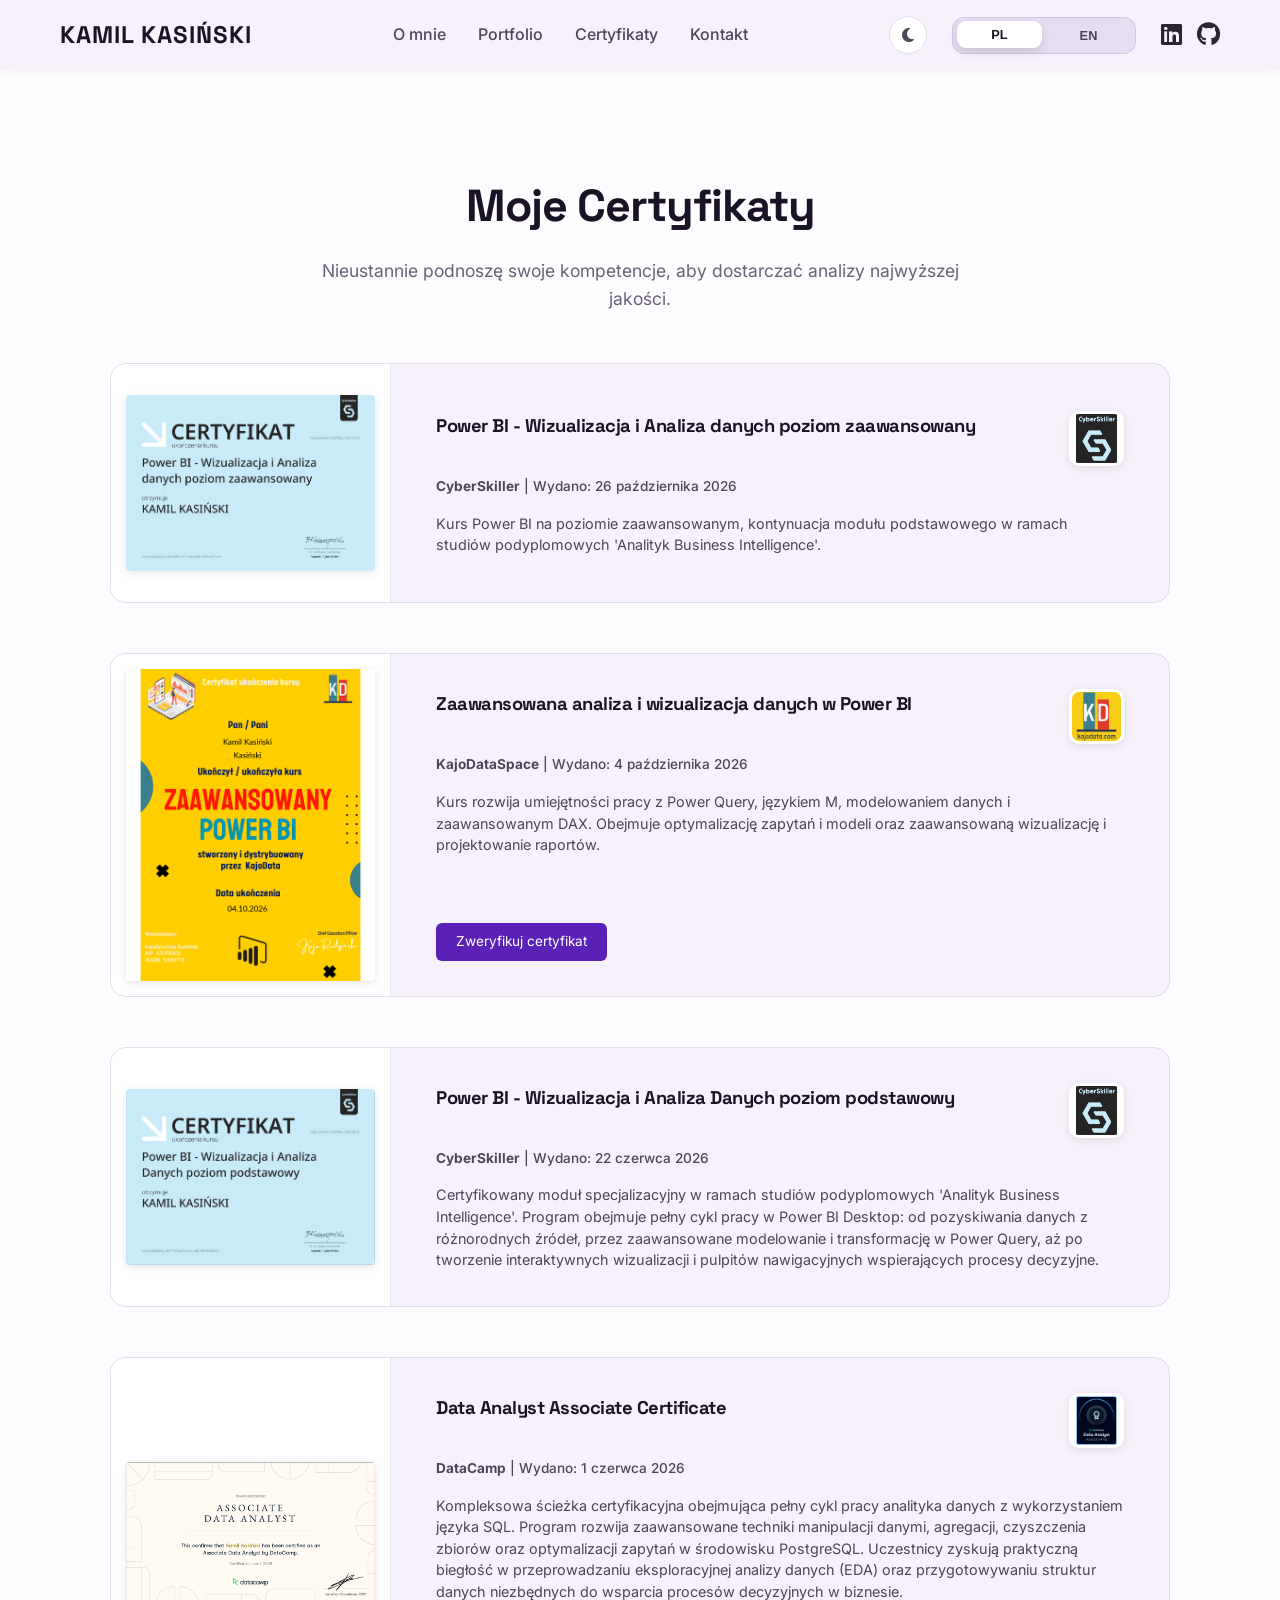
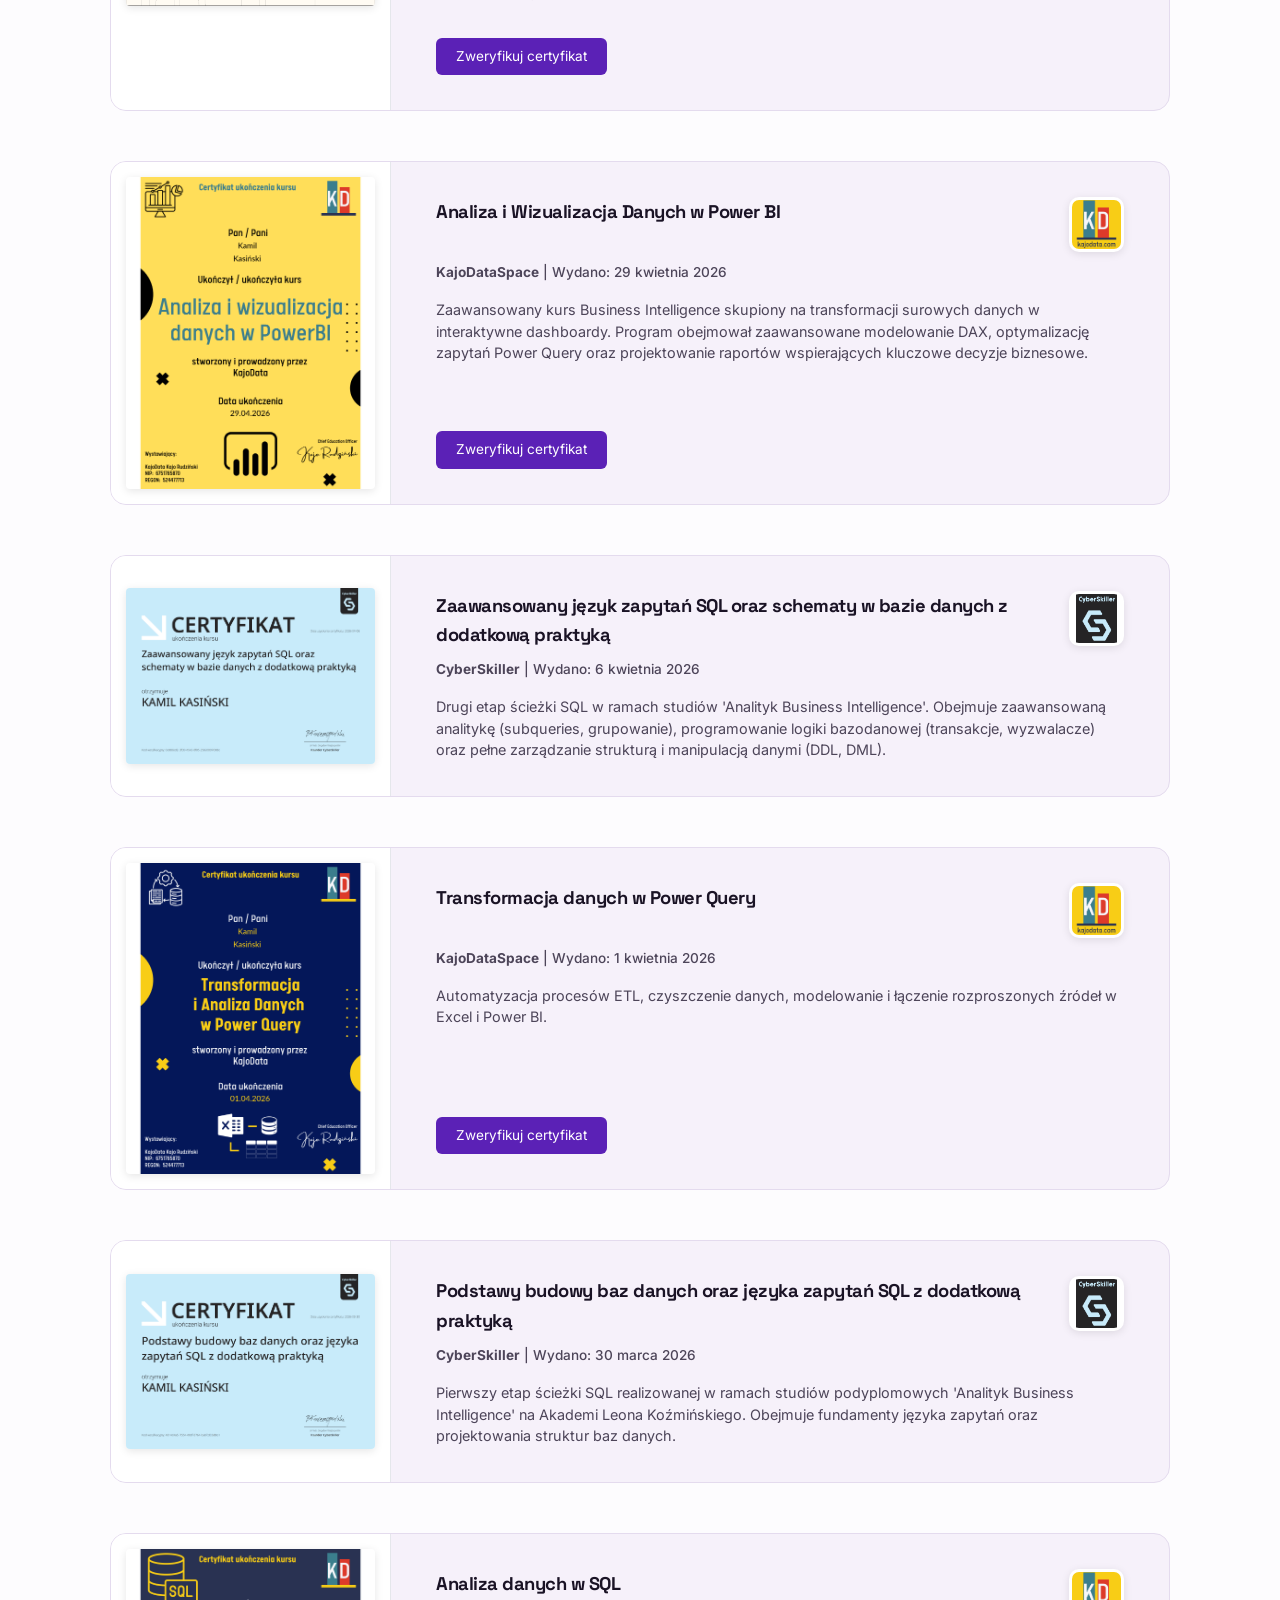
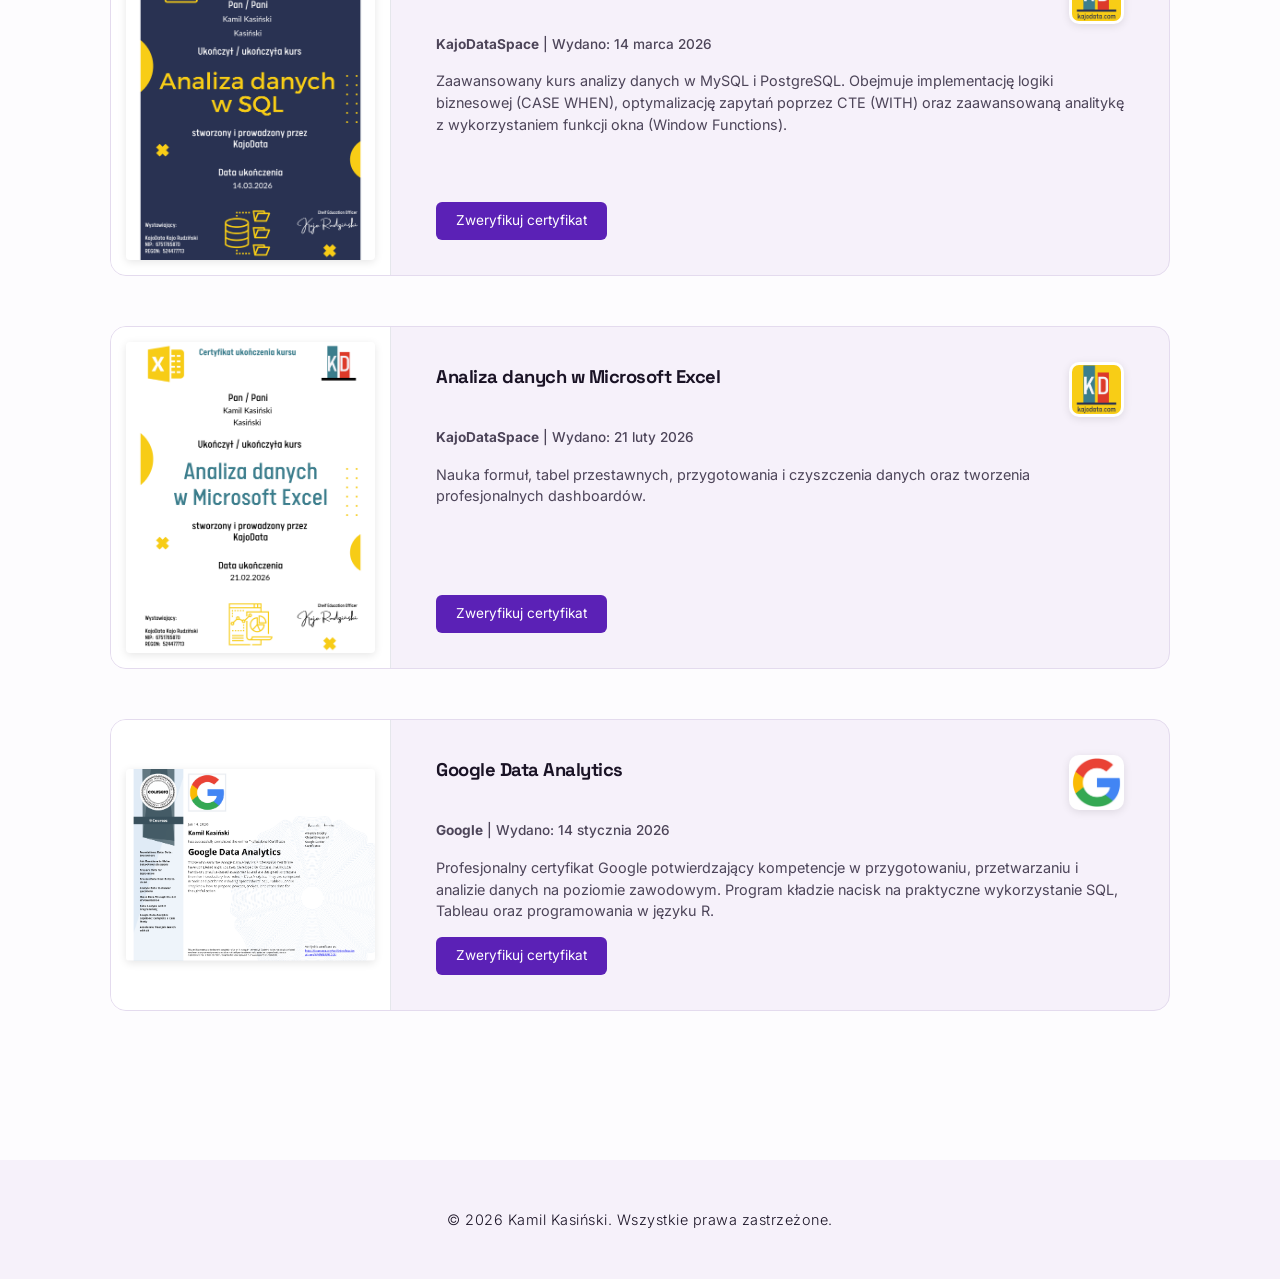
==== commit 66870d28: "Reapply redesign from PR #4 This reverts commit 7c98041, restoring the redesign that was rolled back" ====
--- a/certyfikaty.html
+++ b/certyfikaty.html
@@ -17,11 +17,11 @@
     <meta property="og:description" content="Certyfikaty zawodowe Kamila Kasińskiego w zakresie analizy danych: Google Data Analytics, SQL, Power BI, Power Query.">
     <meta property="og:url" content="https://kamilkasinski.com/certyfikaty.html">
     <meta property="og:image" content="https://kamilkasinski.com/img/GDA_CERT.png">
-    <link rel="stylesheet" href="style/style.css?v=20261112">
+    <link rel="stylesheet" href="style/style.css">
     <link rel="stylesheet" href="https://cdnjs.cloudflare.com/ajax/libs/font-awesome/6.5.1/css/all.min.css">
 <link rel="preconnect" href="https://fonts.googleapis.com">
 <link rel="preconnect" href="https://fonts.gstatic.com" crossorigin>
-<link href="https://fonts.googleapis.com/css2?family=Poppins:wght@300;400;600;700&display=swap" rel="stylesheet">
+<link href="https://fonts.googleapis.com/css2?family=Inter:wght@300;400;500;600;700&family=Space+Grotesk:wght@500;600;700&display=swap" rel="stylesheet">
 </head>
 <body>
 <a href="#tresc" class="skip-link" data-pl="Przejdź do treści" data-en="Skip to content">Przejdź do treści</a>
--- a/style/style.css
+++ b/style/style.css
@@ -84,7 +84,7 @@
 }
 
 body {
-    font-family: 'Poppins', sans-serif;
+    font-family: 'Inter', sans-serif; /* Tekst: spokojny, czytelny */
     line-height: 1.6;
     background-color: var(--color-bg);
     color: var(--color-text);
@@ -94,7 +94,7 @@
 }
 
 h1, h2, h3, .logo {
-    font-family: 'Poppins', sans-serif;
+    font-family: 'Space Grotesk', sans-serif; /* Nagłówki: wyrazisty, techniczny krój */
     font-weight: 700;    /* Wyraźne, grube nagłówki */
     color: var(--color-heading); /* Nieco ciemniejszy kolor dla kontrastu */
     letter-spacing: -0.5px; /* Lekkie zacieśnienie dla nowoczesnego wyglądu */
@@ -360,12 +360,16 @@
     margin-bottom: 0.75rem;
 }
 
-/* Przycisk do projektów pod listą narzędzi: wygląd z .project-item .btn + .btn-report, tu tylko położenie i szerokość */
-.hero-text .btn.hero-cta {
+/* Przycisk do projektów pod listą narzędzi */
+.hero-cta {
     display: inline-block;
-    margin-top: 2rem; /* odstęp od chipów technologii */
-    padding-left: 28px;
-    padding-right: 28px;
+    margin-top: 2rem;
+    padding: 12px 28px;
+    border: 2px solid;
+    border-radius: 8px;
+    font-weight: 600;
+    text-decoration: none;
+    transition: 0.3s;
 }
 
 .hero-text p {
@@ -502,7 +506,7 @@
     letter-spacing: 1.5px;
     text-transform: uppercase;
     text-align: center;
-    color: var(--color-accent);
+    color: var(--color-accent-text);
 }
 
 /* Nagłówki sekcji strony głównej: jeden rozmiar dla wszystkich */
@@ -571,6 +575,55 @@
     /* Usunąłem box-shadow spod obrazka, by wyglądało to czyściej na białym tle */
 }
 
+/* Miniaturka projektu na stronie głównej: jeden szablon — duży KPI + wycinek jednego wykresu */
+.project-image.project-thumb {
+    height: 265px;
+    padding: 22px 22px 0;
+    background-color: var(--color-bg-alt);
+    border-bottom: 1px solid var(--color-border);
+    flex-direction: column;
+    align-items: stretch;
+    justify-content: flex-start;
+    gap: 16px;
+    overflow: hidden;
+}
+
+/* #projects: nadpisuje ogólną regułę #projects p (margines 3.5rem, wyśrodkowanie) */
+#projects .thumb-kpi {
+    margin: 0;
+    max-width: none;
+    display: flex;
+    align-items: baseline;
+    flex-wrap: wrap;
+    gap: 4px 10px;
+    text-align: left;
+}
+
+.thumb-kpi-value {
+    font-family: 'Space Grotesk', sans-serif;
+    font-size: 2.6rem;
+    font-weight: 700;
+    line-height: 1;
+    color: var(--color-accent-text);
+}
+
+.thumb-kpi-label {
+    font-size: 0.9rem;
+    line-height: 1.3;
+    color: var(--color-text-secondary);
+}
+
+/* Wycinek wykresu wypełnia resztę kafelka, przycięty od dołu (karta i tak go zamyka) */
+.project-thumb img {
+    flex: 1;
+    min-height: 0;
+    width: 100%;
+    max-height: none;
+    object-fit: cover;
+    object-position: center top;
+    border-radius: 10px 10px 0 0;
+}
+
 .project-content {
     padding: 1.5rem;
     display: flex;
@@ -613,8 +666,7 @@
     margin-top: 0;
 }
 
-.project-item .btn,
-.btn.hero-cta {
+.project-item .btn {
     flex: 1;
     padding: 10px 8px;
     white-space: nowrap;
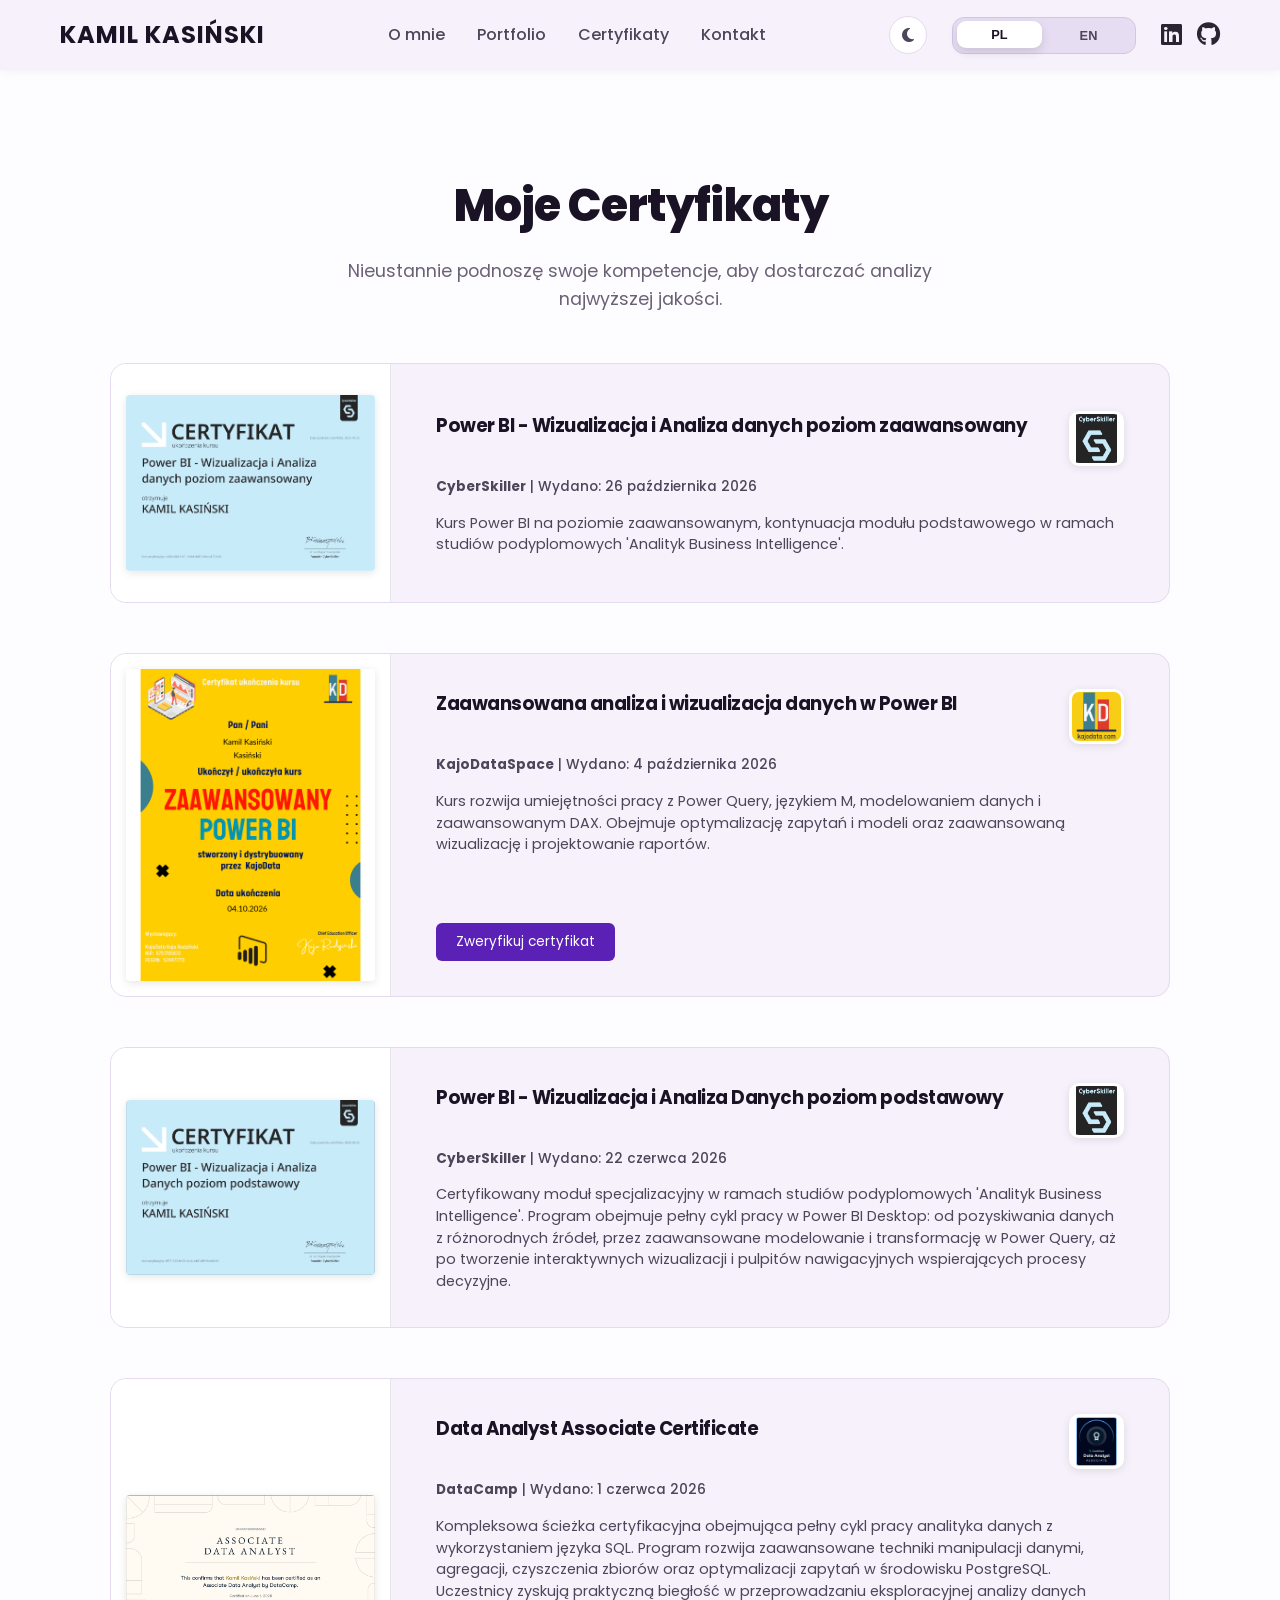
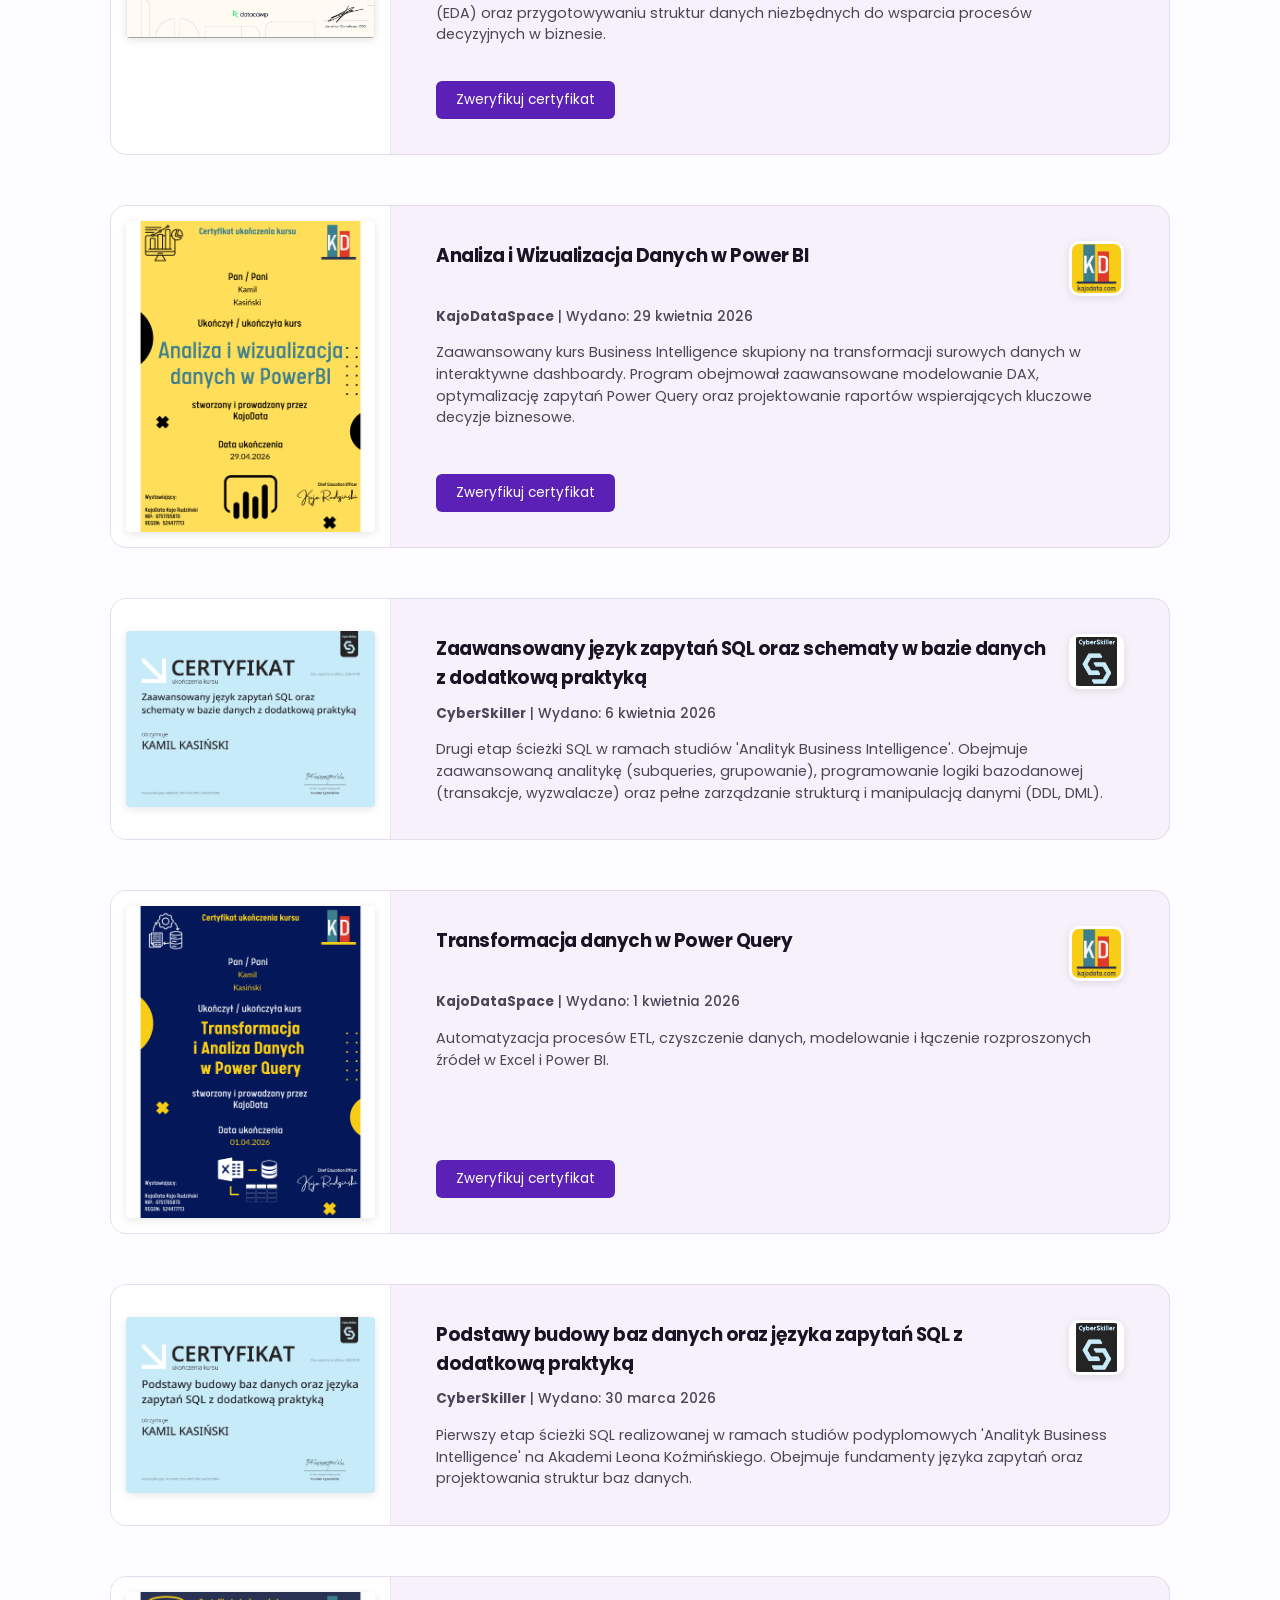
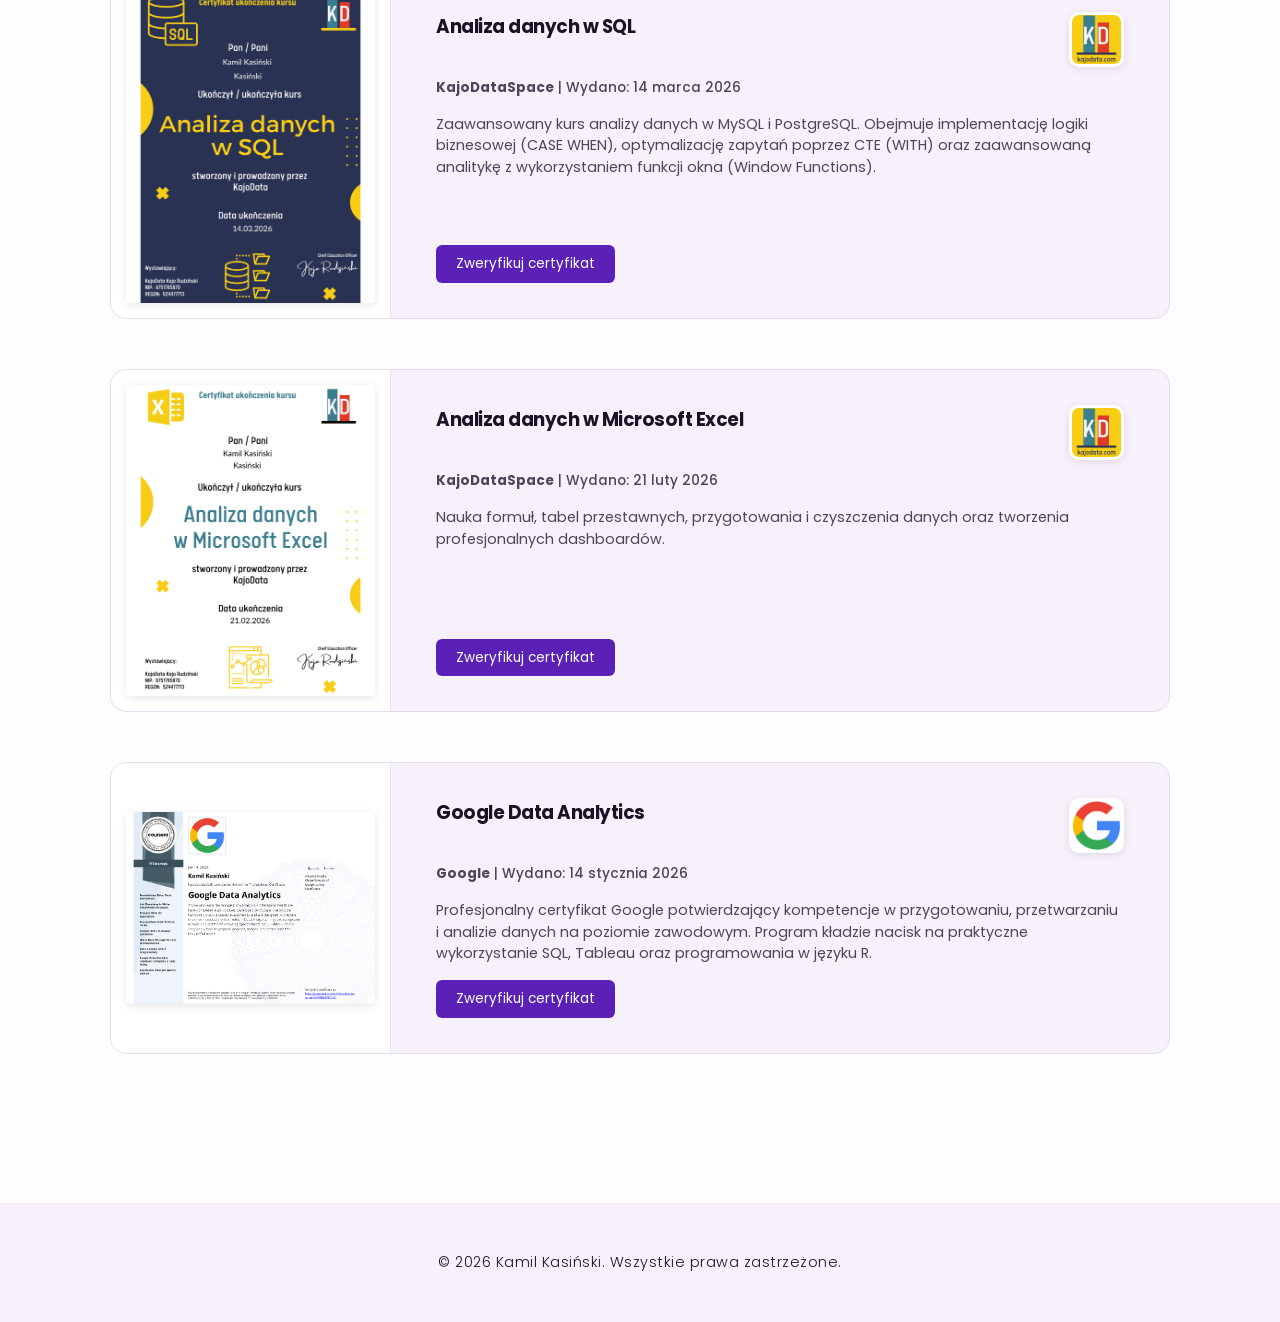
==== commit 19070f9c: "Merge pull request #5 from kamkas93/redesign-v2 Redesign v2: single violet accent, KPI chart thumbna" ====
--- a/certyfikaty.html
+++ b/certyfikaty.html
@@ -17,11 +17,11 @@
     <meta property="og:description" content="Certyfikaty zawodowe Kamila Kasińskiego w zakresie analizy danych: Google Data Analytics, SQL, Power BI, Power Query.">
     <meta property="og:url" content="https://kamilkasinski.com/certyfikaty.html">
     <meta property="og:image" content="https://kamilkasinski.com/img/GDA_CERT.png">
-    <link rel="stylesheet" href="style/style.css">
+    <link rel="stylesheet" href="style/style.css?v=20261112">
     <link rel="stylesheet" href="https://cdnjs.cloudflare.com/ajax/libs/font-awesome/6.5.1/css/all.min.css">
 <link rel="preconnect" href="https://fonts.googleapis.com">
 <link rel="preconnect" href="https://fonts.gstatic.com" crossorigin>
-<link href="https://fonts.googleapis.com/css2?family=Inter:wght@300;400;500;600;700&family=Space+Grotesk:wght@500;600;700&display=swap" rel="stylesheet">
+<link href="https://fonts.googleapis.com/css2?family=Poppins:wght@300;400;600;700&display=swap" rel="stylesheet">
 </head>
 <body>
 <a href="#tresc" class="skip-link" data-pl="Przejdź do treści" data-en="Skip to content">Przejdź do treści</a>
--- a/style/style.css
+++ b/style/style.css
@@ -20,6 +20,7 @@
     --color-accent-hover: #4c1d95;
     --color-accent-text: #5b21b6;
     --color-accent-soft: rgba(91, 33, 182, 0.08);
+    --color-accent-label: #5b21b6; /* etykiety sekcji „01 / …” — 8,8:1 na tle */
     --color-on-accent: #ffffff;
     --color-img-shadow: rgba(0, 0, 0, 0.08);
     --color-lightbox-backdrop: rgba(15, 23, 42, 0.85);
@@ -45,6 +46,7 @@
     --color-accent-hover: #6d28d9;
     --color-accent-text: #c4b5fd;
     --color-accent-soft: rgba(167, 139, 250, 0.14);
+    --color-accent-label: #9a6af1; /* etykiety sekcji — fiolet jaśniejszy od --color-accent, 4,9:1 na tle */
     --color-on-accent: #ffffff;
     --color-lightbox-backdrop: rgba(0, 0, 0, 0.9);
 }
@@ -84,7 +86,7 @@
 }
 
 body {
-    font-family: 'Inter', sans-serif; /* Tekst: spokojny, czytelny */
+    font-family: 'Poppins', sans-serif;
     line-height: 1.6;
     background-color: var(--color-bg);
     color: var(--color-text);
@@ -94,7 +96,7 @@
 }
 
 h1, h2, h3, .logo {
-    font-family: 'Space Grotesk', sans-serif; /* Nagłówki: wyrazisty, techniczny krój */
+    font-family: 'Poppins', sans-serif;
     font-weight: 700;    /* Wyraźne, grube nagłówki */
     color: var(--color-heading); /* Nieco ciemniejszy kolor dla kontrastu */
     letter-spacing: -0.5px; /* Lekkie zacieśnienie dla nowoczesnego wyglądu */
@@ -360,16 +362,12 @@
     margin-bottom: 0.75rem;
 }
 
-/* Przycisk do projektów pod listą narzędzi */
-.hero-cta {
+/* Przycisk do projektów pod listą narzędzi: wygląd z .project-item .btn + .btn-report, tu tylko położenie i szerokość */
+.hero-text .btn.hero-cta {
     display: inline-block;
-    margin-top: 2rem;
-    padding: 12px 28px;
-    border: 2px solid;
-    border-radius: 8px;
-    font-weight: 600;
-    text-decoration: none;
-    transition: 0.3s;
+    margin-top: 2rem; /* odstęp od chipów technologii */
+    padding-left: 28px;
+    padding-right: 28px;
 }
 
 .hero-text p {
@@ -506,7 +504,7 @@
     letter-spacing: 1.5px;
     text-transform: uppercase;
     text-align: center;
-    color: var(--color-accent-text);
+    color: var(--color-accent-label);
 }
 
 /* Nagłówki sekcji strony głównej: jeden rozmiar dla wszystkich */
@@ -575,53 +573,70 @@
     /* Usunąłem box-shadow spod obrazka, by wyglądało to czyściej na białym tle */
 }
 
-/* Miniaturka projektu na stronie głównej: jeden szablon — duży KPI + wycinek jednego wykresu */
-.project-image.project-thumb {
-    height: 265px;
-    padding: 22px 22px 0;
+/* Miniaturka projektu na stronie głównej: duża liczba + prosty wykres SVG w palecie strony */
+.project-image.thumb {
+    height: 250px;
+    padding: 22px;
     background-color: var(--color-bg-alt);
     border-bottom: 1px solid var(--color-border);
     flex-direction: column;
     align-items: stretch;
-    justify-content: flex-start;
-    gap: 16px;
-    overflow: hidden;
+    justify-content: space-between;
+    gap: 12px;
 }
 
 /* #projects: nadpisuje ogólną regułę #projects p (margines 3.5rem, wyśrodkowanie) */
 #projects .thumb-kpi {
     margin: 0;
     max-width: none;
-    display: flex;
-    align-items: baseline;
-    flex-wrap: wrap;
-    gap: 4px 10px;
     text-align: left;
-}
-
-.thumb-kpi-value {
-    font-family: 'Space Grotesk', sans-serif;
-    font-size: 2.6rem;
+    display: flex;
+    flex-direction: column;
+    gap: 2px;
+}
+
+.thumb-value {
+    font-size: 2.4rem;
     font-weight: 700;
     line-height: 1;
-    color: var(--color-accent-text);
-}
-
-.thumb-kpi-label {
-    font-size: 0.9rem;
-    line-height: 1.3;
-    color: var(--color-text-secondary);
-}
-
-/* Wycinek wykresu wypełnia resztę kafelka, przycięty od dołu (karta i tak go zamyka) */
-.project-thumb img {
-    flex: 1;
-    min-height: 0;
+    color: var(--color-heading);
+}
+
+.thumb-label {
+    font-size: 0.85rem;
+    color: var(--color-text-secondary);
+}
+
+.thumb-chart {
+    display: block;
     width: 100%;
-    max-height: none;
-    object-fit: cover;
-    object-position: center top;
-    border-radius: 10px 10px 0 0;
+    height: 110px;
+}
+
+/* Słupki: wyróżnione w akcencie, reszta neutralna; --mark = moment zmiany (np. VII 2007) */
+.thumb-bar { fill: var(--color-border); }
+.thumb-bar--accent { fill: var(--color-accent); }
+.thumb-bar--mark { fill: var(--color-accent-label); }
+
+.thumb-text {
+    fill: var(--color-text-secondary);
+    font-family: 'Poppins', sans-serif;
+    font-size: 11px;
+}
+
+.thumb-line {
+    fill: none;
+    stroke: var(--color-accent);
+    stroke-width: 3;
+    stroke-linejoin: round;
+}
+
+.thumb-area { fill: var(--color-accent-soft); }
+
+.thumb-dot {
+    fill: var(--color-accent);
+    stroke: var(--color-bg-alt);
+    stroke-width: 3;
 }
 
 .project-content {
@@ -666,7 +681,8 @@
     margin-top: 0;
 }
 
-.project-item .btn {
+.project-item .btn,
+.btn.hero-cta {
     flex: 1;
     padding: 10px 8px;
     white-space: nowrap;
